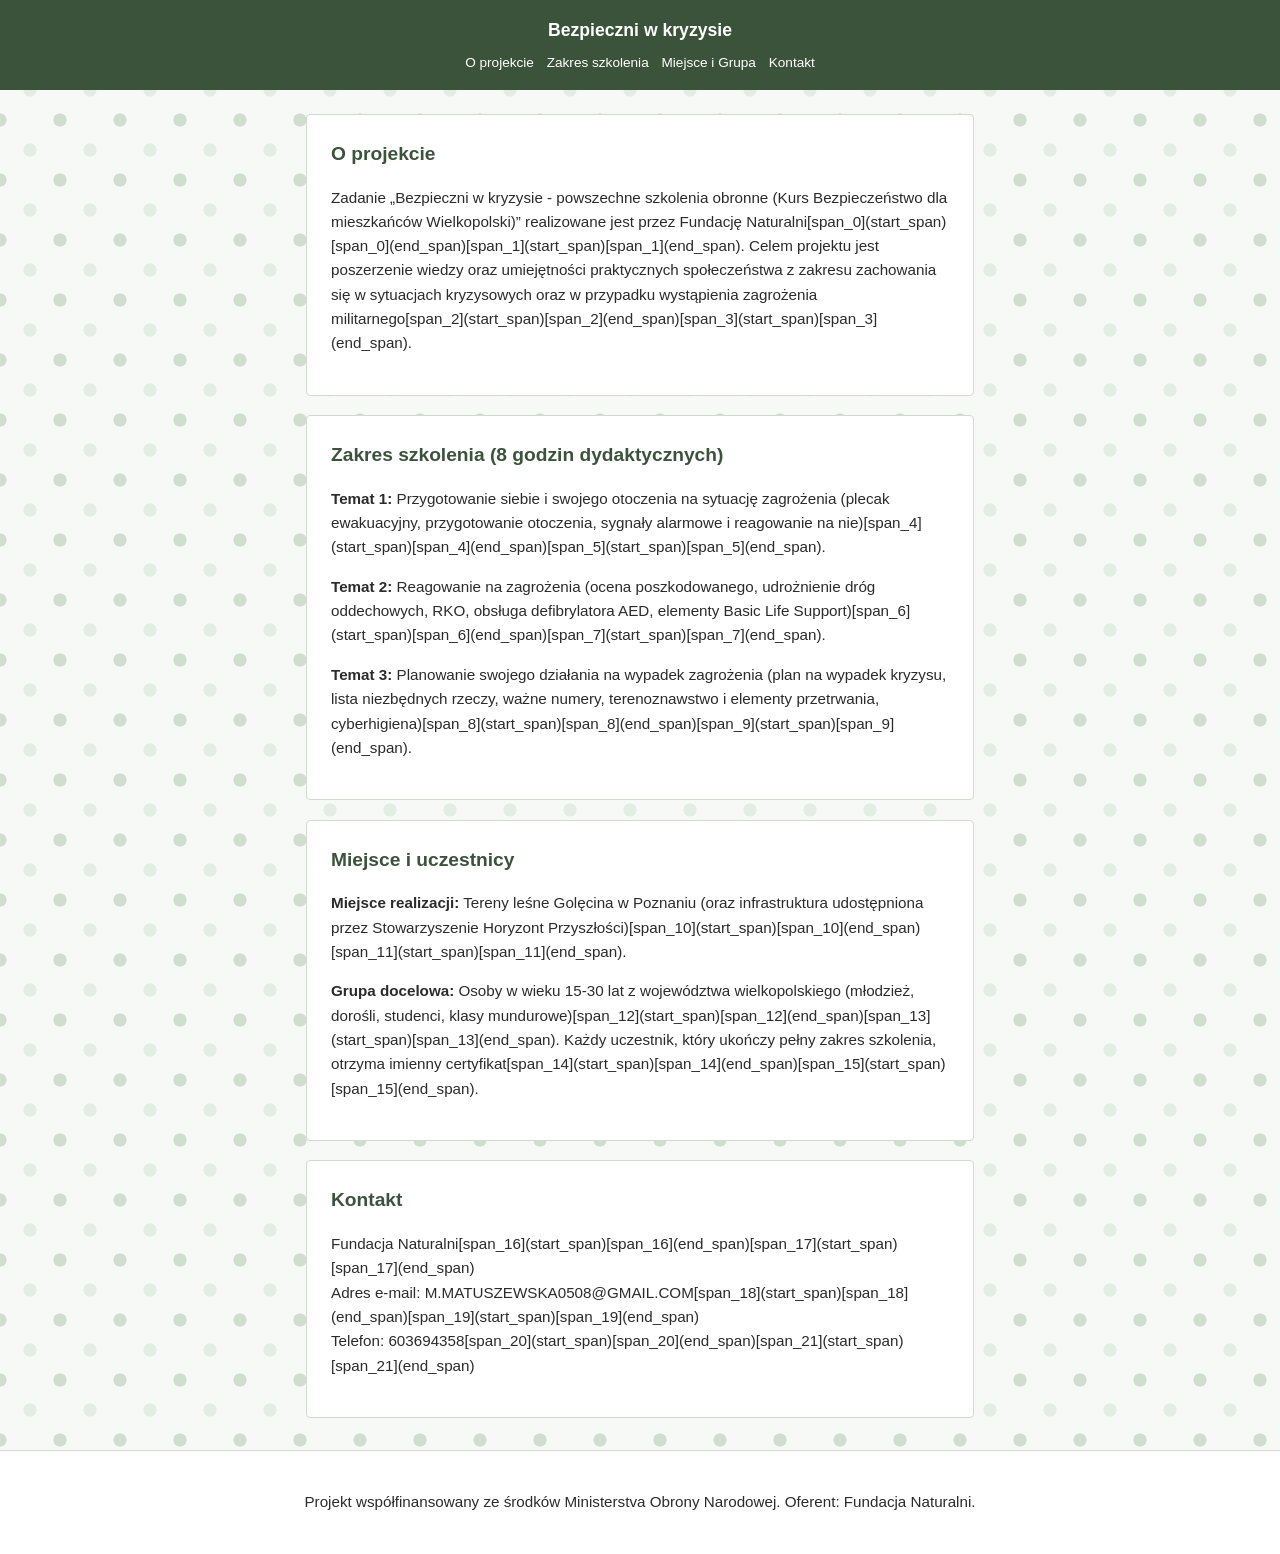
==== index.html @ 0d35dd03 "Add files via upload" ====
<!DOCTYPE html>
<html lang="pl">
<head>
    <meta charset="UTF-8">
    <meta name="viewport" content="width=device-width, initial-scale=1.0">
    <title>Bezpieczni w kryzysie - Kurs Bezpieczeństwo</title>
    <link rel="stylesheet" href="style.css">
</head>
<body>

    <header>
        <div class="nav-container">
            <h1>Bezpieczni w kryzysie</h1>
            <nav>
                <a href="#o-projekcie">O projekcie</a>
                <a href="#zakres">Zakres szkolenia</a>
                <a href="#miejsce">Miejsce i Grupa</a>
                <a href="#kontakt">Kontakt</a>
            </nav>
        </div>
    </header>

    <main class="content">
        <section id="o-projekcie" class="card">
            <h2>O projekcie</h2>
            <p>Zadanie „Bezpieczni w kryzysie - powszechne szkolenia obronne (Kurs Bezpieczeństwo dla mieszkańców Wielkopolski)” realizowane jest przez Fundację Naturalni[span_0](start_span)[span_0](end_span)[span_1](start_span)[span_1](end_span). Celem projektu jest poszerzenie wiedzy oraz umiejętności praktycznych społeczeństwa z zakresu zachowania się w sytuacjach kryzysowych oraz w przypadku wystąpienia zagrożenia militarnego[span_2](start_span)[span_2](end_span)[span_3](start_span)[span_3](end_span).</p>
        </section>

        <section id="zakres" class="card">
            <h2>Zakres szkolenia (8 godzin dydaktycznych)</h2>
            <p><strong>Temat 1:</strong> Przygotowanie siebie i swojego otoczenia na sytuację zagrożenia (plecak ewakuacyjny, przygotowanie otoczenia, sygnały alarmowe i reagowanie na nie)[span_4](start_span)[span_4](end_span)[span_5](start_span)[span_5](end_span).</p>
            <p><strong>Temat 2:</strong> Reagowanie na zagrożenia (ocena poszkodowanego, udrożnienie dróg oddechowych, RKO, obsługa defibrylatora AED, elementy Basic Life Support)[span_6](start_span)[span_6](end_span)[span_7](start_span)[span_7](end_span).</p>
            <p><strong>Temat 3:</strong> Planowanie swojego działania na wypadek zagrożenia (plan na wypadek kryzysu, lista niezbędnych rzeczy, ważne numery, terenoznawstwo i elementy przetrwania, cyberhigiena)[span_8](start_span)[span_8](end_span)[span_9](start_span)[span_9](end_span).</p>
        </section>

        <section id="miejsce" class="card">
            <h2>Miejsce i uczestnicy</h2>
            <p><strong>Miejsce realizacji:</strong> Tereny leśne Golęcina w Poznaniu (oraz infrastruktura udostępniona przez Stowarzyszenie Horyzont Przyszłości)[span_10](start_span)[span_10](end_span)[span_11](start_span)[span_11](end_span).</p>
            <p><strong>Grupa docelowa:</strong> Osoby w wieku 15-30 lat z województwa wielkopolskiego (młodzież, dorośli, studenci, klasy mundurowe)[span_12](start_span)[span_12](end_span)[span_13](start_span)[span_13](end_span). Każdy uczestnik, który ukończy pełny zakres szkolenia, otrzyma imienny certyfikat[span_14](start_span)[span_14](end_span)[span_15](start_span)[span_15](end_span).</p>
        </section>

        <section id="kontakt" class="card">
            <h2>Kontakt</h2>
            <p>Fundacja Naturalni[span_16](start_span)[span_16](end_span)[span_17](start_span)[span_17](end_span)<br>
            Adres e-mail: M.MATUSZEWSKA0508@GMAIL.COM[span_18](start_span)[span_18](end_span)[span_19](start_span)[span_19](end_span)<br>
            Telefon: 603694358[span_20](start_span)[span_20](end_span)[span_21](start_span)[span_21](end_span)</p>
        </section>
    </main>

    <footer>
        <p>Projekt współfinansowany ze środków Ministerstva Obrony Narodowej. Oferent: Fundacja Naturalni.</p>
    </footer>

</body>
</html>
---- style.css ----
* {
    box-sizing: border-box;
}

body {
    margin: 0;
    padding: 0;
    font-family: Arial, sans-serif;
    background-color: #f7f9f7;
    background-image: radial-gradient(#e3ede3 15%, transparent 16%), radial-gradient(#d0ded0 15%, transparent 16%);
    background-size: 60px 60px;
    background-position: 0 0, 30px 30px;
    color: #2b2b2b;
    line-height: 1.6;
}

header {
    background-color: #3b533b;
    color: white;
    padding: 1rem;
    position: sticky;
    top: 0;
    z-index: 100;
}

.nav-container {
    max-width: 700px;
    margin: 0 auto;
    display: flex;
    flex-direction: column;
    align-items: center;
    text-align: center;
    gap: 0.5rem;
}

header h1 {
    font-size: 1.1rem;
    margin: 0;
}

nav {
    display: flex;
    gap: 0.8rem;
    flex-wrap: wrap;
    justify-content: center;
}

nav a {
    color: white;
    text-decoration: none;
    font-size: 0.85rem;
}

nav a:hover {
    text-decoration: underline;
}

.content {
    max-width: 700px;
    margin: 1.5rem auto;
    padding: 0 1rem;
}

.card {
    background-color: #ffffff;
    border: 1px solid #d1d9d1;
    padding: 1.5rem;
    margin-bottom: 1.2rem;
    border-radius: 4px;
}

h2 {
    color: #3b533b;
    margin-top: 0;
    font-size: 1.2rem;
}

p {
    font-size: 0.95rem;
}

footer {
    text-align: center;
    padding: 1.5rem;
    font-size: 0.8rem;
    border-top: 1px solid #d1d9d1;
    margin-top: 2rem;
    background-color: #ffffff;
}
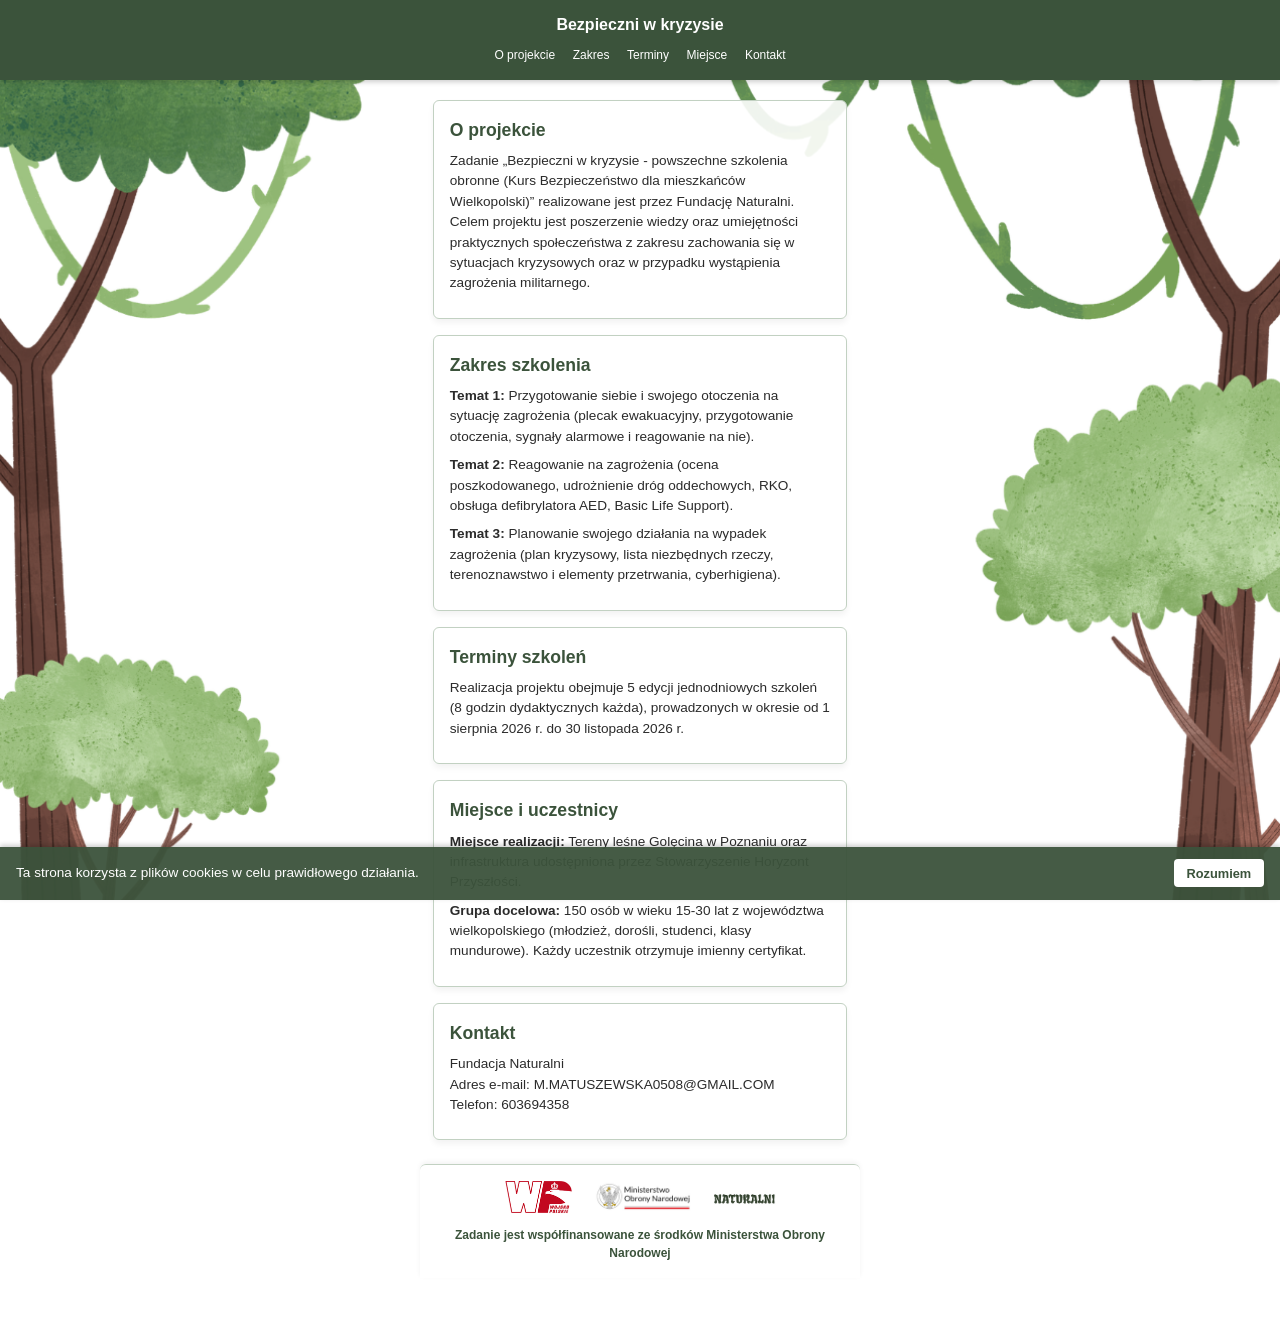
==== commit 9e39f631: "Add files via upload" ====
--- a/index.html
+++ b/index.html
@@ -3,7 +3,7 @@
 <head>
     <meta charset="UTF-8">
     <meta name="viewport" content="width=device-width, initial-scale=1.0">
-    <title>Bezpieczni w kryzysie - Kurs Bezpieczeństwo</title>
+    <title>Bezpieczni w kryzysie - Powszechne Szkolenia Obronne</title>
     <link rel="stylesheet" href="style.css">
 </head>
 <body>
@@ -13,8 +13,9 @@
             <h1>Bezpieczni w kryzysie</h1>
             <nav>
                 <a href="#o-projekcie">O projekcie</a>
-                <a href="#zakres">Zakres szkolenia</a>
-                <a href="#miejsce">Miejsce i Grupa</a>
+                <a href="#zakres">Zakres</a>
+                <a href="#terminy">Terminy</a>
+                <a href="#miejsce">Miejsce</a>
                 <a href="#kontakt">Kontakt</a>
             </nav>
         </div>
@@ -23,33 +24,62 @@
     <main class="content">
         <section id="o-projekcie" class="card">
             <h2>O projekcie</h2>
-            <p>Zadanie „Bezpieczni w kryzysie - powszechne szkolenia obronne (Kurs Bezpieczeństwo dla mieszkańców Wielkopolski)” realizowane jest przez Fundację Naturalni[span_0](start_span)[span_0](end_span)[span_1](start_span)[span_1](end_span). Celem projektu jest poszerzenie wiedzy oraz umiejętności praktycznych społeczeństwa z zakresu zachowania się w sytuacjach kryzysowych oraz w przypadku wystąpienia zagrożenia militarnego[span_2](start_span)[span_2](end_span)[span_3](start_span)[span_3](end_span).</p>
+            <p>Zadanie „Bezpieczni w kryzysie - powszechne szkolenia obronne (Kurs Bezpieczeństwo dla mieszkańców Wielkopolski)” realizowane jest przez Fundację Naturalni. Celem projektu jest poszerzenie wiedzy oraz umiejętności praktycznych społeczeństwa z zakresu zachowania się w sytuacjach kryzysowych oraz w przypadku wystąpienia zagrożenia militarnego.</p>
         </section>
 
         <section id="zakres" class="card">
-            <h2>Zakres szkolenia (8 godzin dydaktycznych)</h2>
-            <p><strong>Temat 1:</strong> Przygotowanie siebie i swojego otoczenia na sytuację zagrożenia (plecak ewakuacyjny, przygotowanie otoczenia, sygnały alarmowe i reagowanie na nie)[span_4](start_span)[span_4](end_span)[span_5](start_span)[span_5](end_span).</p>
-            <p><strong>Temat 2:</strong> Reagowanie na zagrożenia (ocena poszkodowanego, udrożnienie dróg oddechowych, RKO, obsługa defibrylatora AED, elementy Basic Life Support)[span_6](start_span)[span_6](end_span)[span_7](start_span)[span_7](end_span).</p>
-            <p><strong>Temat 3:</strong> Planowanie swojego działania na wypadek zagrożenia (plan na wypadek kryzysu, lista niezbędnych rzeczy, ważne numery, terenoznawstwo i elementy przetrwania, cyberhigiena)[span_8](start_span)[span_8](end_span)[span_9](start_span)[span_9](end_span).</p>
+            <h2>Zakres szkolenia</h2>
+            <p><strong>Temat 1:</strong> Przygotowanie siebie i swojego otoczenia na sytuację zagrożenia (plecak ewakuacyjny, przygotowanie otoczenia, sygnały alarmowe i reagowanie na nie).</p>
+            <p><strong>Temat 2:</strong> Reagowanie na zagrożenia (ocena poszkodowanego, udrożnienie dróg oddechowych, RKO, obsługa defibrylatora AED, Basic Life Support).</p>
+            <p><strong>Temat 3:</strong> Planowanie swojego działania na wypadek zagrożenia (plan kryzysowy, lista niezbędnych rzeczy, terenoznawstwo i elementy przetrwania, cyberhigiena).</p>
+        </section>
+
+        <section id="terminy" class="card">
+            <h2>Terminy szkoleń</h2>
+            <p>Realizacja projektu obejmuje 5 edycji jednodniowych szkoleń (8 godzin dydaktycznych każda), prowadzonych w okresie od 1 sierpnia 2026 r. do 30 listopada 2026 r.</p>
         </section>
 
         <section id="miejsce" class="card">
             <h2>Miejsce i uczestnicy</h2>
-            <p><strong>Miejsce realizacji:</strong> Tereny leśne Golęcina w Poznaniu (oraz infrastruktura udostępniona przez Stowarzyszenie Horyzont Przyszłości)[span_10](start_span)[span_10](end_span)[span_11](start_span)[span_11](end_span).</p>
-            <p><strong>Grupa docelowa:</strong> Osoby w wieku 15-30 lat z województwa wielkopolskiego (młodzież, dorośli, studenci, klasy mundurowe)[span_12](start_span)[span_12](end_span)[span_13](start_span)[span_13](end_span). Każdy uczestnik, który ukończy pełny zakres szkolenia, otrzyma imienny certyfikat[span_14](start_span)[span_14](end_span)[span_15](start_span)[span_15](end_span).</p>
+            <p><strong>Miejsce realizacji:</strong> Tereny leśne Golęcina w Poznaniu oraz infrastruktura udostępniona przez Stowarzyszenie Horyzont Przyszłości.</p>
+            <p><strong>Grupa docelowa:</strong> 150 osób w wieku 15-30 lat z województwa wielkopolskiego (młodzież, dorośli, studenci, klasy mundurowe). Każdy uczestnik otrzymuje imienny certyfikat.</p>
         </section>
 
         <section id="kontakt" class="card">
             <h2>Kontakt</h2>
-            <p>Fundacja Naturalni[span_16](start_span)[span_16](end_span)[span_17](start_span)[span_17](end_span)<br>
-            Adres e-mail: M.MATUSZEWSKA0508@GMAIL.COM[span_18](start_span)[span_18](end_span)[span_19](start_span)[span_19](end_span)<br>
-            Telefon: 603694358[span_20](start_span)[span_20](end_span)[span_21](start_span)[span_21](end_span)</p>
+            <p>Fundacja Naturalni<br>
+            Adres e-mail: M.MATUSZEWSKA0508@GMAIL.COM<br>
+            Telefon: 603694358</p>
         </section>
     </main>
 
     <footer>
-        <p>Projekt współfinansowany ze środków Ministerstva Obrony Narodowej. Oferent: Fundacja Naturalni.</p>
+        <div class="footer-logos">
+            <img src="logo1.png" alt="Logo 1">
+            <img src="logo2.png" alt="Logo 2">
+            <img src="logo3.png" alt="Logo 3">
+        </div>
+        <p class="footer-text">Zadanie jest współfinansowane ze środków Ministerstwa Obrony Narodowej</p>
     </footer>
+
+    <!-- Informacja o plikach cookies -->
+    <div id="cookie-banner" class="cookie-banner">
+        <p>Ta strona korzysta z plików cookies w celu prawidłowego działania.</p>
+        <button onclick="acceptCookies()">Rozumiem</button>
+    </div>
+
+    <script>
+        function acceptCookies() {
+            localStorage.setItem('cookies_accepted', 'true');
+            document.getElementById('cookie-banner').style.display = 'none';
+        }
+
+        window.onload = function() {
+            if (localStorage.getItem('cookies_accepted') === 'true') {
+                document.getElementById('cookie-banner').style.display = 'none';
+            }
+        };
+    </script>
 
 </body>
 </html>
--- a/style.css
+++ b/style.css
@@ -6,41 +6,42 @@
     margin: 0;
     padding: 0;
     font-family: Arial, sans-serif;
-    background-color: #f7f9f7;
-    background-image: radial-gradient(#e3ede3 15%, transparent 16%), radial-gradient(#d0ded0 15%, transparent 16%);
-    background-size: 60px 60px;
-    background-position: 0 0, 30px 30px;
+    background-image: url('las.jpg');
+    background-size: cover;
+    background-position: center;
+    background-attachment: fixed;
     color: #2b2b2b;
-    line-height: 1.6;
+    line-height: 1.5;
 }
 
 header {
     background-color: #3b533b;
     color: white;
-    padding: 1rem;
+    padding: 0.8rem;
     position: sticky;
     top: 0;
     z-index: 100;
+    box-shadow: 0 2px 5px rgba(0,0,0,0.2);
 }
 
 .nav-container {
-    max-width: 700px;
+    max-width: 480px;
     margin: 0 auto;
     display: flex;
     flex-direction: column;
     align-items: center;
     text-align: center;
-    gap: 0.5rem;
+    gap: 0.4rem;
 }
 
 header h1 {
-    font-size: 1.1rem;
+    font-size: 1rem;
     margin: 0;
 }
 
 nav {
     display: flex;
-    gap: 0.8rem;
+    gap: 0.5rem;
     flex-wrap: wrap;
     justify-content: center;
 }
@@ -48,7 +49,8 @@
 nav a {
     color: white;
     text-decoration: none;
-    font-size: 0.85rem;
+    font-size: 0.75rem;
+    padding: 0.2rem 0.3rem;
 }
 
 nav a:hover {
@@ -56,34 +58,119 @@
 }
 
 .content {
-    max-width: 700px;
-    margin: 1.5rem auto;
-    padding: 0 1rem;
+    max-width: 440px;
+    margin: 1.2rem auto;
+    padding: 0 0.8rem;
 }
 
 .card {
-    background-color: #ffffff;
-    border: 1px solid #d1d9d1;
-    padding: 1.5rem;
-    margin-bottom: 1.2rem;
-    border-radius: 4px;
+    background-color: rgba(255, 255, 255, 0.9);
+    border: 1px solid #c2d1c2;
+    padding: 1rem;
+    margin-bottom: 1rem;
+    border-radius: 6px;
+    box-shadow: 0 4px 6px rgba(0,0,0,0.05);
+    opacity: 0;
+    transform: translateY(20px);
+    animation: fadeInUp 0.6s ease forwards;
+}
+
+.card:nth-child(1) { animation-delay: 0.1s; }
+.card:nth-child(2) { animation-delay: 0.2s; }
+.card:nth-child(3) { animation-delay: 0.3s; }
+.card:nth-child(4) { animation-delay: 0.4s; }
+.card:nth-child(5) { animation-delay: 0.5s; }
+
+@keyframes fadeInUp {
+    to {
+        opacity: 1;
+        transform: translateY(0);
+    }
 }
 
 h2 {
     color: #3b533b;
     margin-top: 0;
-    font-size: 1.2rem;
+    font-size: 1.1rem;
+    margin-bottom: 0.5rem;
 }
 
 p {
-    font-size: 0.95rem;
+    font-size: 0.85rem;
+    margin: 0 0 0.5rem 0;
 }
 
 footer {
     text-align: center;
-    padding: 1.5rem;
+    padding: 1rem;
+    border-top: 1px solid #c2d1c2;
+    margin-top: 1.5rem;
+    background-color: rgba(255, 255, 255, 0.92);
+    box-shadow: 0 -2px 5px rgba(0,0,0,0.05);
+    max-width: 440px;
+    margin-left: auto;
+    margin-right: auto;
+    border-radius: 6px 6px 0 0;
+    margin-bottom: 3rem; /* odstep na baner cookies */
+}
+
+.footer-logos {
+    display: flex;
+    justify-content: center;
+    align-items: center;
+    gap: 0.8rem;
+    margin-bottom: 0.6rem;
+    flex-wrap: wrap;
+}
+
+.footer-logos img {
+    max-height: 35px;
+    width: auto;
+    object-fit: contain;
+}
+
+.footer-text {
+    font-size: 0.75rem;
+    font-weight: bold;
+    color: #3b533b;
+    margin: 0;
+}
+
+/* Styl paska cookies */
+.cookie-banner {
+    position: fixed;
+    bottom: 0;
+    left: 0;
+    width: 100%;
+    background-color: rgba(59, 83, 59, 0.95);
+    color: white;
+    padding: 0.8rem 1rem;
+    display: flex;
+    justify-content: space-between;
+    align-items: center;
+    gap: 1rem;
+    z-index: 1000;
+    box-shadow: 0 -2px 5px rgba(0,0,0,0.2);
     font-size: 0.8rem;
-    border-top: 1px solid #d1d9d1;
-    margin-top: 2rem;
+}
+
+.cookie-banner p {
+    margin: 0;
+    color: white;
+}
+
+.cookie-banner button {
     background-color: #ffffff;
+    color: #3b533b;
+    border: none;
+    padding: 0.4rem 0.8rem;
+    border-radius: 4px;
+    font-weight: bold;
+    cursor: pointer;
+    white-space: nowrap;
+    font-size: 0.8rem;
 }
+
+.cookie-banner button:hover {
+    background-color: #e2e8e2;
+}
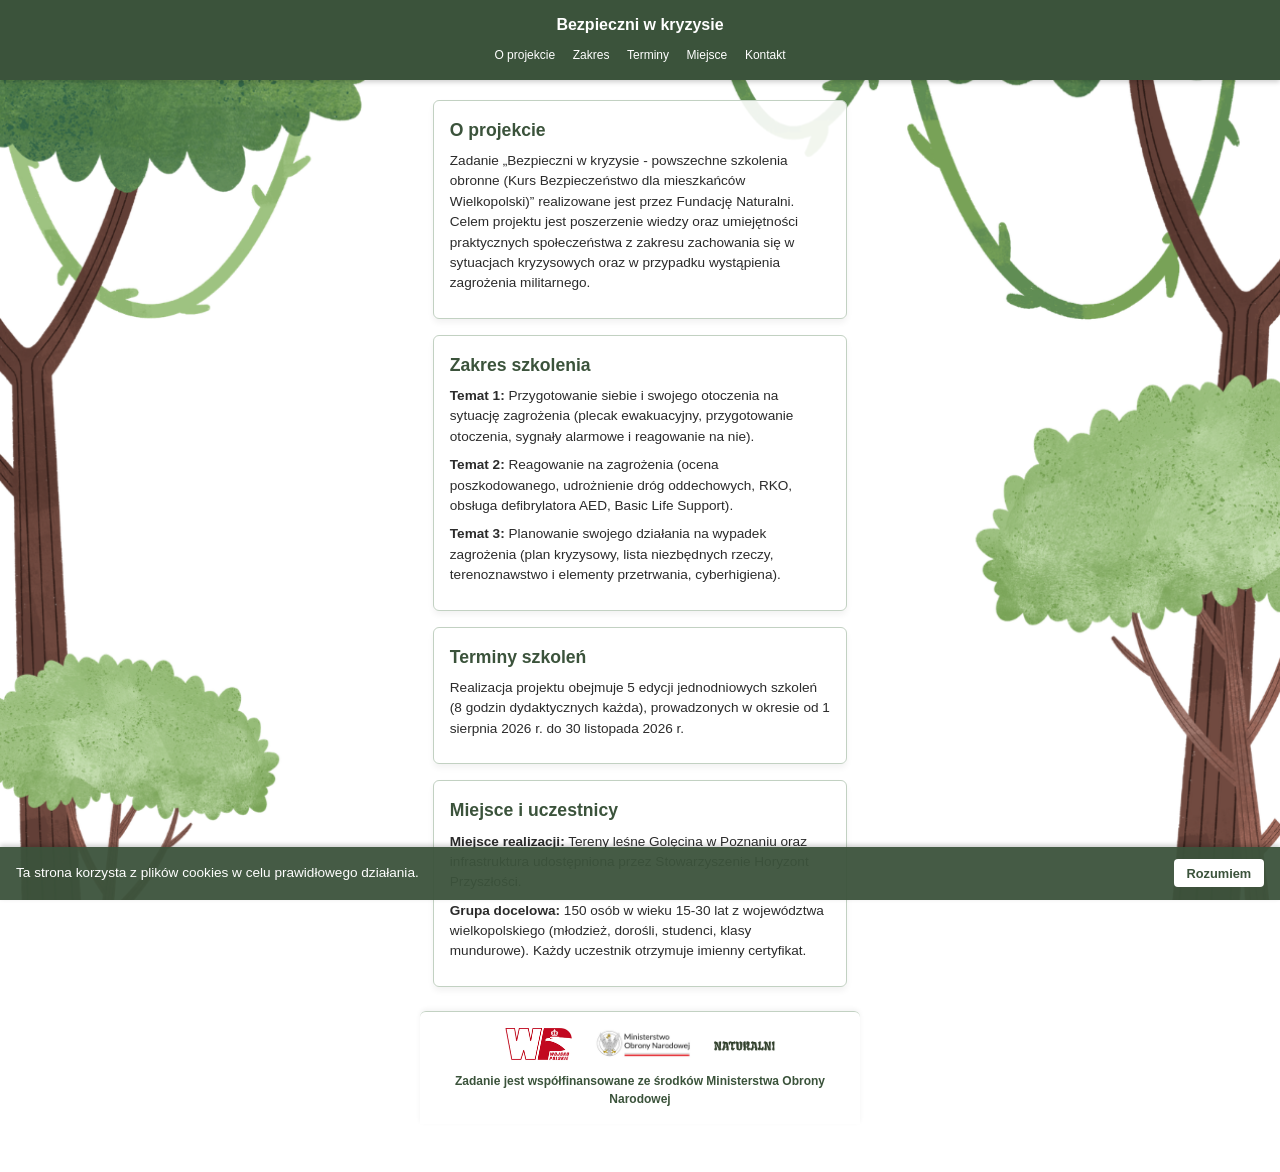
==== commit e5567573: "Add files via upload" ====
--- a/index.html
+++ b/index.html
@@ -12,11 +12,11 @@
         <div class="nav-container">
             <h1>Bezpieczni w kryzysie</h1>
             <nav>
-                <a href="#o-projekcie">O projekcie</a>
-                <a href="#zakres">Zakres</a>
-                <a href="#terminy">Terminy</a>
-                <a href="#miejsce">Miejsce</a>
-                <a href="#kontakt">Kontakt</a>
+                <a href="index.html">O projekcie</a>
+                <a href="index.html#zakres">Zakres</a>
+                <a href="index.html#terminy">Terminy</a>
+                <a href="index.html#miejsce">Miejsce</a>
+                <a href="kontakt.html">Kontakt</a>
             </nav>
         </div>
     </header>
@@ -44,13 +44,6 @@
             <p><strong>Miejsce realizacji:</strong> Tereny leśne Golęcina w Poznaniu oraz infrastruktura udostępniona przez Stowarzyszenie Horyzont Przyszłości.</p>
             <p><strong>Grupa docelowa:</strong> 150 osób w wieku 15-30 lat z województwa wielkopolskiego (młodzież, dorośli, studenci, klasy mundurowe). Każdy uczestnik otrzymuje imienny certyfikat.</p>
         </section>
-
-        <section id="kontakt" class="card">
-            <h2>Kontakt</h2>
-            <p>Fundacja Naturalni<br>
-            Adres e-mail: M.MATUSZEWSKA0508@GMAIL.COM<br>
-            Telefon: 603694358</p>
-        </section>
     </main>
 
     <footer>
@@ -62,7 +55,6 @@
         <p class="footer-text">Zadanie jest współfinansowane ze środków Ministerstwa Obrony Narodowej</p>
     </footer>
 
-    <!-- Informacja o plikach cookies -->
     <div id="cookie-banner" class="cookie-banner">
         <p>Ta strona korzysta z plików cookies w celu prawidłowego działania.</p>
         <button onclick="acceptCookies()">Rozumiem</button>
@@ -73,7 +65,6 @@
             localStorage.setItem('cookies_accepted', 'true');
             document.getElementById('cookie-banner').style.display = 'none';
         }
-
         window.onload = function() {
             if (localStorage.getItem('cookies_accepted') === 'true') {
                 document.getElementById('cookie-banner').style.display = 'none';
--- a/style.css
+++ b/style.css
@@ -100,6 +100,11 @@
     margin: 0 0 0.5rem 0;
 }
 
+a {
+    color: #3b533b;
+    text-decoration: underline;
+}
+
 footer {
     text-align: center;
     padding: 1rem;
@@ -111,7 +116,7 @@
     margin-left: auto;
     margin-right: auto;
     border-radius: 6px 6px 0 0;
-    margin-bottom: 3rem; /* odstep na baner cookies */
+    margin-bottom: 3rem;
 }
 
 .footer-logos {
@@ -136,7 +141,6 @@
     margin: 0;
 }
 
-/* Styl paska cookies */
 .cookie-banner {
     position: fixed;
     bottom: 0;
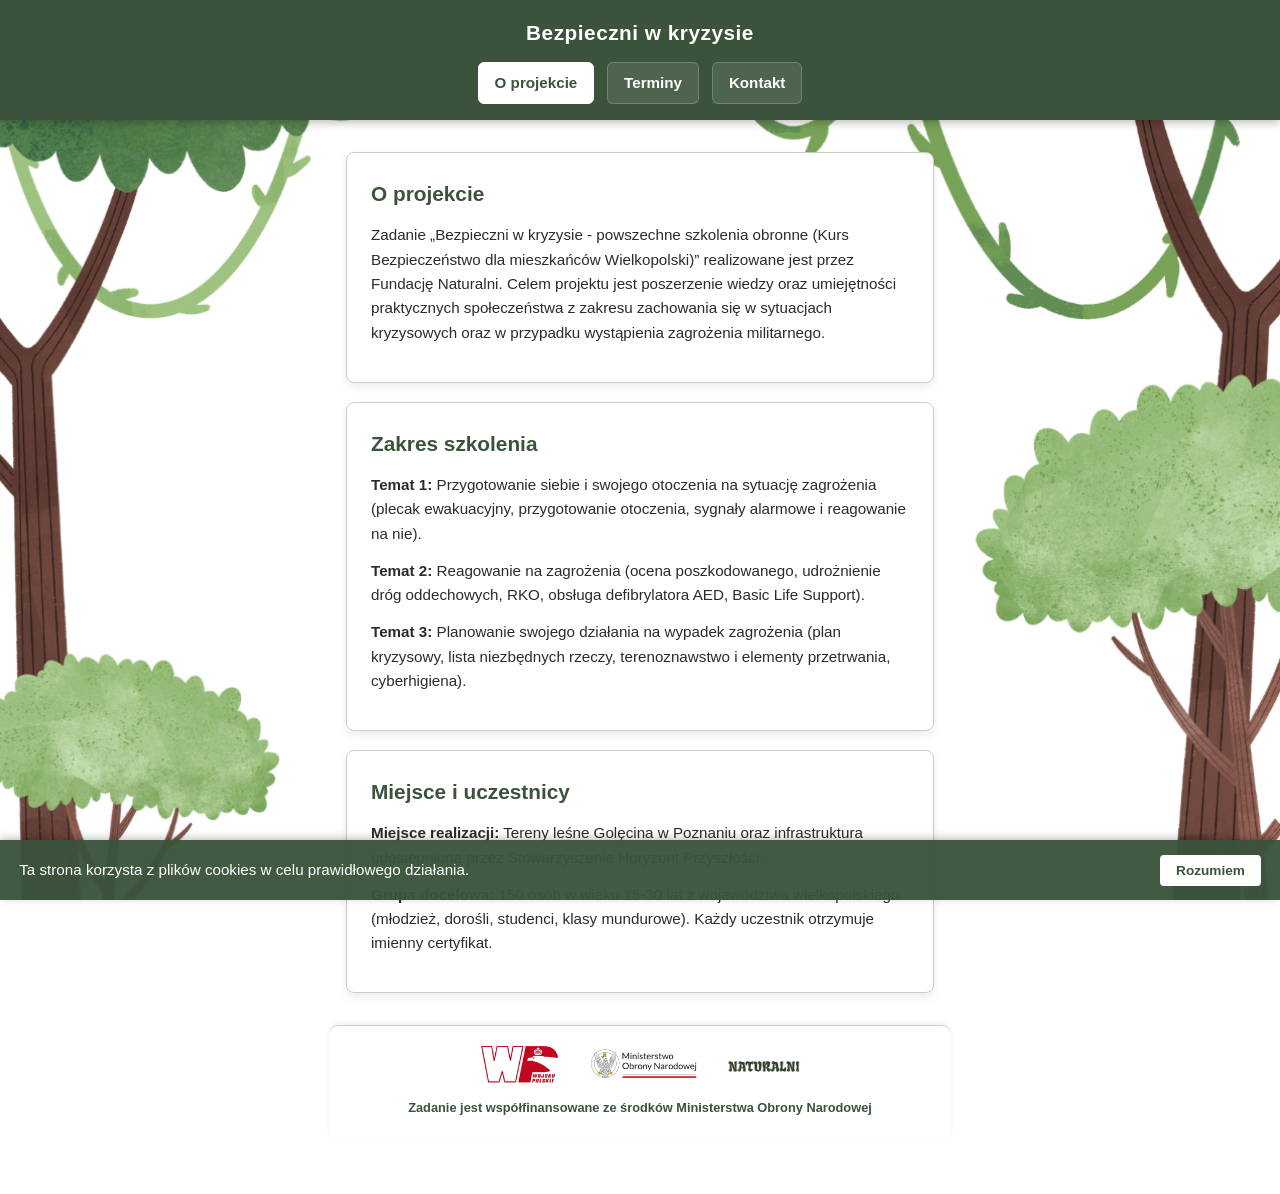
==== commit e425b7c7: "Add files via upload" ====
--- a/index.html
+++ b/index.html
@@ -12,34 +12,27 @@
         <div class="nav-container">
             <h1>Bezpieczni w kryzysie</h1>
             <nav>
-                <a href="index.html">O projekcie</a>
-                <a href="index.html#zakres">Zakres</a>
-                <a href="index.html#terminy">Terminy</a>
-                <a href="index.html#miejsce">Miejsce</a>
+                <a href="index.html" class="active">O projekcie</a>
+                <a href="terminy.html">Terminy</a>
                 <a href="kontakt.html">Kontakt</a>
             </nav>
         </div>
     </header>
 
     <main class="content">
-        <section id="o-projekcie" class="card">
+        <section class="card">
             <h2>O projekcie</h2>
             <p>Zadanie „Bezpieczni w kryzysie - powszechne szkolenia obronne (Kurs Bezpieczeństwo dla mieszkańców Wielkopolski)” realizowane jest przez Fundację Naturalni. Celem projektu jest poszerzenie wiedzy oraz umiejętności praktycznych społeczeństwa z zakresu zachowania się w sytuacjach kryzysowych oraz w przypadku wystąpienia zagrożenia militarnego.</p>
         </section>
 
-        <section id="zakres" class="card">
+        <section class="card">
             <h2>Zakres szkolenia</h2>
             <p><strong>Temat 1:</strong> Przygotowanie siebie i swojego otoczenia na sytuację zagrożenia (plecak ewakuacyjny, przygotowanie otoczenia, sygnały alarmowe i reagowanie na nie).</p>
             <p><strong>Temat 2:</strong> Reagowanie na zagrożenia (ocena poszkodowanego, udrożnienie dróg oddechowych, RKO, obsługa defibrylatora AED, Basic Life Support).</p>
             <p><strong>Temat 3:</strong> Planowanie swojego działania na wypadek zagrożenia (plan kryzysowy, lista niezbędnych rzeczy, terenoznawstwo i elementy przetrwania, cyberhigiena).</p>
         </section>
 
-        <section id="terminy" class="card">
-            <h2>Terminy szkoleń</h2>
-            <p>Realizacja projektu obejmuje 5 edycji jednodniowych szkoleń (8 godzin dydaktycznych każda), prowadzonych w okresie od 1 sierpnia 2026 r. do 30 listopada 2026 r.</p>
-        </section>
-
-        <section id="miejsce" class="card">
+        <section class="card">
             <h2>Miejsce i uczestnicy</h2>
             <p><strong>Miejsce realizacji:</strong> Tereny leśne Golęcina w Poznaniu oraz infrastruktura udostępniona przez Stowarzyszenie Horyzont Przyszłości.</p>
             <p><strong>Grupa docelowa:</strong> 150 osób w wieku 15-30 lat z województwa wielkopolskiego (młodzież, dorośli, studenci, klasy mundurowe). Każdy uczestnik otrzymuje imienny certyfikat.</p>
--- a/style.css
+++ b/style.css
@@ -11,37 +11,39 @@
     background-position: center;
     background-attachment: fixed;
     color: #2b2b2b;
-    line-height: 1.5;
+    line-height: 1.6;
 }
 
 header {
     background-color: #3b533b;
     color: white;
-    padding: 0.8rem;
+    padding: 1rem;
     position: sticky;
     top: 0;
     z-index: 100;
-    box-shadow: 0 2px 5px rgba(0,0,0,0.2);
+    box-shadow: 0 3px 8px rgba(0,0,0,0.25);
 }
 
 .nav-container {
-    max-width: 480px;
+    max-width: 700px;
     margin: 0 auto;
     display: flex;
     flex-direction: column;
     align-items: center;
     text-align: center;
-    gap: 0.4rem;
+    gap: 0.8rem;
 }
 
 header h1 {
-    font-size: 1rem;
-    margin: 0;
-}
-
+    font-size: 1.3rem;
+    margin: 0;
+    letter-spacing: 0.5px;
+}
+
+/* Duże, wyraźne przyciski w menu */
 nav {
     display: flex;
-    gap: 0.5rem;
+    gap: 0.8rem;
     flex-wrap: wrap;
     justify-content: center;
 }
@@ -49,37 +51,43 @@
 nav a {
     color: white;
     text-decoration: none;
-    font-size: 0.75rem;
-    padding: 0.2rem 0.3rem;
-}
-
-nav a:hover {
-    text-decoration: underline;
-}
-
+    font-size: 0.95rem;
+    font-weight: bold;
+    padding: 0.5rem 1rem;
+    border-radius: 6px;
+    background-color: rgba(255, 255, 255, 0.1);
+    border: 1px solid rgba(255, 255, 255, 0.2);
+    transition: all 0.2s ease;
+}
+
+nav a:hover, nav a.active {
+    background-color: #ffffff;
+    color: #3b533b;
+    border-color: #ffffff;
+}
+
+/* Kontener główny - idealny na telefon, a na komputerze odpowiednio szerszy i wyśrodkowany */
 .content {
-    max-width: 440px;
-    margin: 1.2rem auto;
-    padding: 0 0.8rem;
+    max-width: 620px;
+    margin: 2rem auto;
+    padding: 0 1rem;
 }
 
 .card {
-    background-color: rgba(255, 255, 255, 0.9);
+    background-color: rgba(255, 255, 255, 0.94);
     border: 1px solid #c2d1c2;
-    padding: 1rem;
-    margin-bottom: 1rem;
-    border-radius: 6px;
-    box-shadow: 0 4px 6px rgba(0,0,0,0.05);
+    padding: 1.5rem;
+    margin-bottom: 1.2rem;
+    border-radius: 8px;
+    box-shadow: 0 4px 10px rgba(0,0,0,0.08);
     opacity: 0;
-    transform: translateY(20px);
-    animation: fadeInUp 0.6s ease forwards;
+    transform: translateY(15px);
+    animation: fadeInUp 0.5s ease forwards;
 }
 
 .card:nth-child(1) { animation-delay: 0.1s; }
 .card:nth-child(2) { animation-delay: 0.2s; }
 .card:nth-child(3) { animation-delay: 0.3s; }
-.card:nth-child(4) { animation-delay: 0.4s; }
-.card:nth-child(5) { animation-delay: 0.5s; }
 
 @keyframes fadeInUp {
     to {
@@ -91,51 +99,86 @@
 h2 {
     color: #3b533b;
     margin-top: 0;
-    font-size: 1.1rem;
-    margin-bottom: 0.5rem;
+    font-size: 1.3rem;
+    margin-bottom: 0.8rem;
 }
 
 p {
-    font-size: 0.85rem;
-    margin: 0 0 0.5rem 0;
+    font-size: 0.95rem;
+    margin: 0 0 0.8rem 0;
 }
 
 a {
     color: #3b533b;
     text-decoration: underline;
+}
+
+/* Przycisk do zapisów */
+.btn-zapisz {
+    display: inline-block;
+    background-color: #3b533b;
+    color: white !important;
+    padding: 0.7rem 1.2rem;
+    border-radius: 6px;
+    text-decoration: none;
+    font-weight: bold;
+    font-size: 0.95rem;
+    box-shadow: 0 2px 5px rgba(0,0,0,0.15);
+    transition: background-color 0.2s;
+}
+
+.btn-zapisz:hover {
+    background-color: #2f422f;
+}
+
+/* Lista terminów */
+.terminy-list {
+    list-style: none;
+    padding: 0;
+    margin: 0.8rem 0 0 0;
+}
+
+.terminy-list li {
+    padding: 0.6rem 0.8rem;
+    margin-bottom: 0.4rem;
+    background-color: rgba(208, 222, 208, 0.4);
+    border-radius: 6px;
+    font-size: 0.95rem;
+    font-weight: bold;
+    color: #2b2b2b;
 }
 
 footer {
     text-align: center;
-    padding: 1rem;
+    padding: 1.2rem;
     border-top: 1px solid #c2d1c2;
-    margin-top: 1.5rem;
-    background-color: rgba(255, 255, 255, 0.92);
+    margin-top: 2rem;
+    background-color: rgba(255, 255, 255, 0.96);
     box-shadow: 0 -2px 5px rgba(0,0,0,0.05);
-    max-width: 440px;
+    max-width: 620px;
     margin-left: auto;
     margin-right: auto;
-    border-radius: 6px 6px 0 0;
-    margin-bottom: 3rem;
+    border-radius: 8px 8px 0 0;
+    margin-bottom: 3.5rem;
 }
 
 .footer-logos {
     display: flex;
     justify-content: center;
     align-items: center;
-    gap: 0.8rem;
-    margin-bottom: 0.6rem;
+    gap: 1.2rem;
+    margin-bottom: 0.8rem;
     flex-wrap: wrap;
 }
 
 .footer-logos img {
-    max-height: 35px;
+    max-height: 40px;
     width: auto;
     object-fit: contain;
 }
 
 .footer-text {
-    font-size: 0.75rem;
+    font-size: 0.8rem;
     font-weight: bold;
     color: #3b533b;
     margin: 0;
@@ -146,16 +189,16 @@
     bottom: 0;
     left: 0;
     width: 100%;
-    background-color: rgba(59, 83, 59, 0.95);
-    color: white;
-    padding: 0.8rem 1rem;
+    background-color: rgba(59, 83, 59, 0.96);
+    color: white;
+    padding: 0.9rem 1.2rem;
     display: flex;
     justify-content: space-between;
     align-items: center;
     gap: 1rem;
     z-index: 1000;
-    box-shadow: 0 -2px 5px rgba(0,0,0,0.2);
-    font-size: 0.8rem;
+    box-shadow: 0 -2px 8px rgba(0,0,0,0.25);
+    font-size: 0.85rem;
 }
 
 .cookie-banner p {
@@ -167,12 +210,12 @@
     background-color: #ffffff;
     color: #3b533b;
     border: none;
-    padding: 0.4rem 0.8rem;
+    padding: 0.5rem 1rem;
     border-radius: 4px;
     font-weight: bold;
     cursor: pointer;
     white-space: nowrap;
-    font-size: 0.8rem;
+    font-size: 0.85rem;
 }
 
 .cookie-banner button:hover {
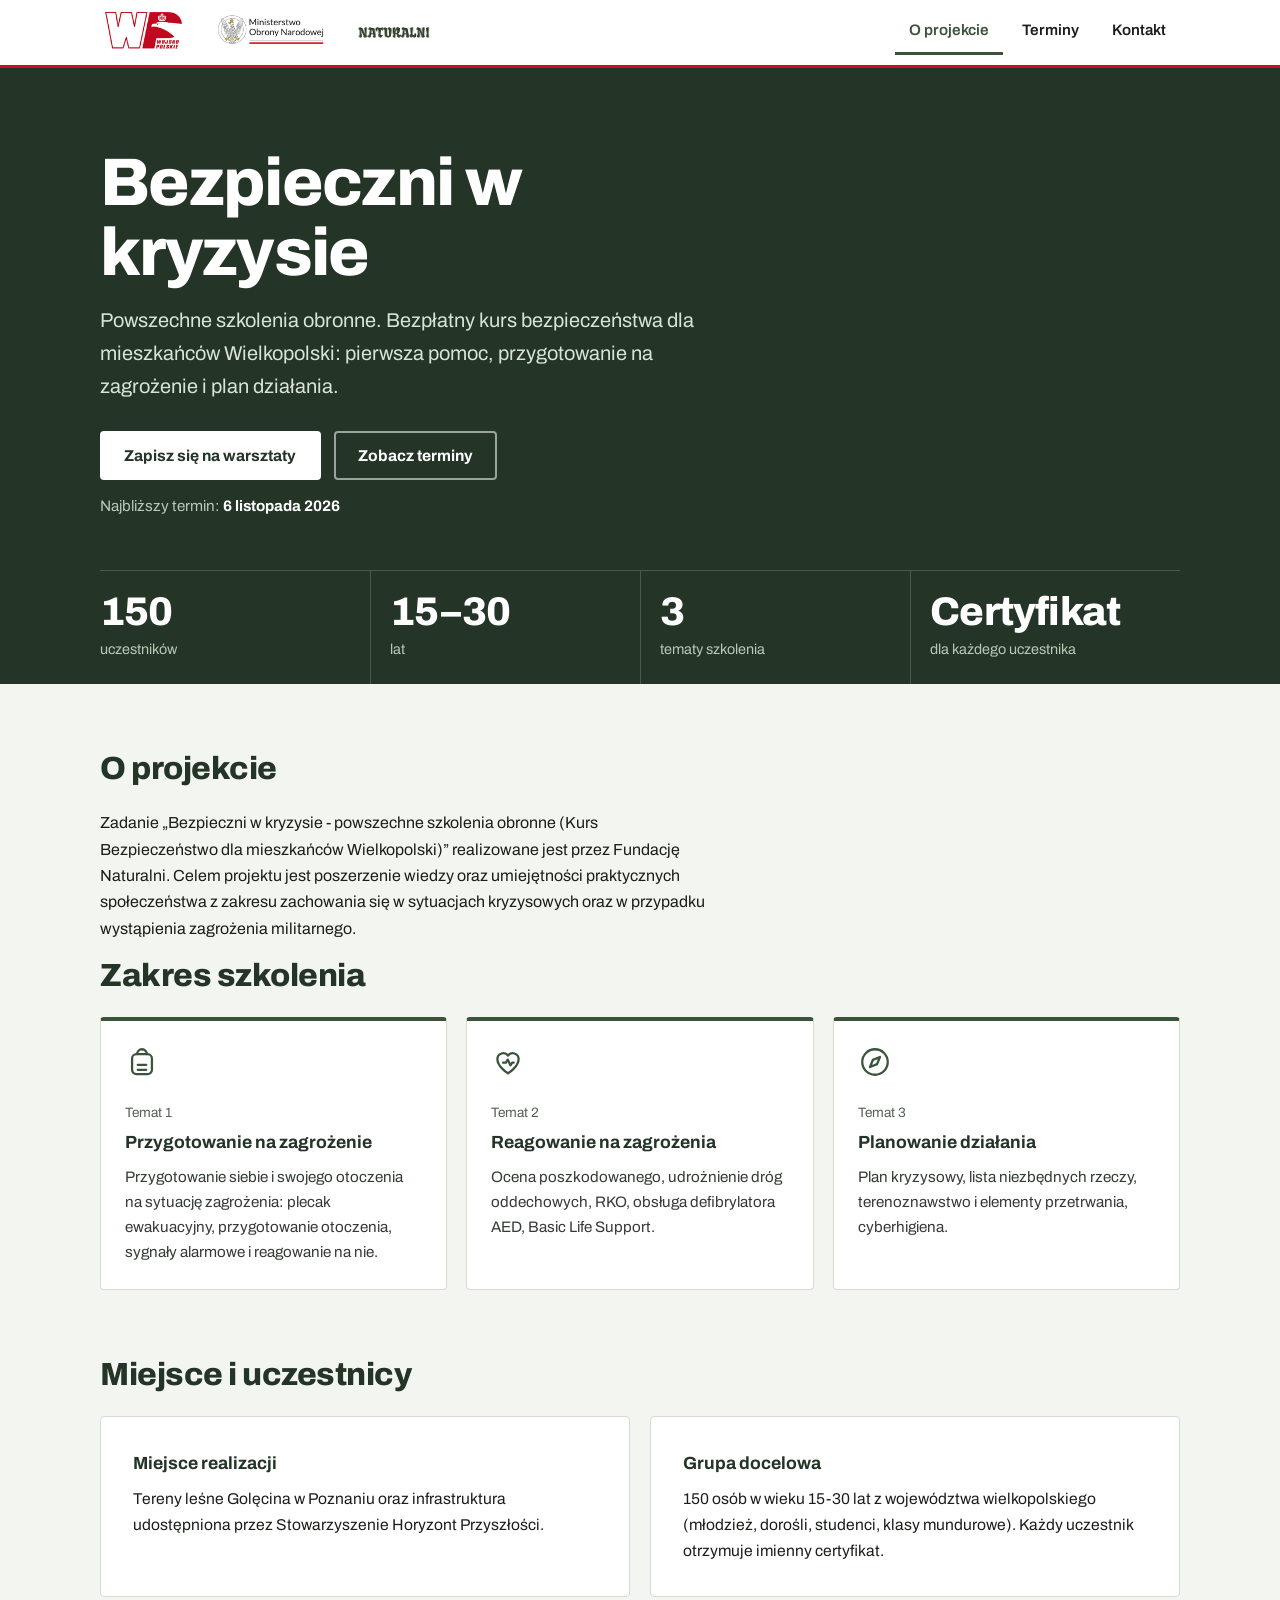
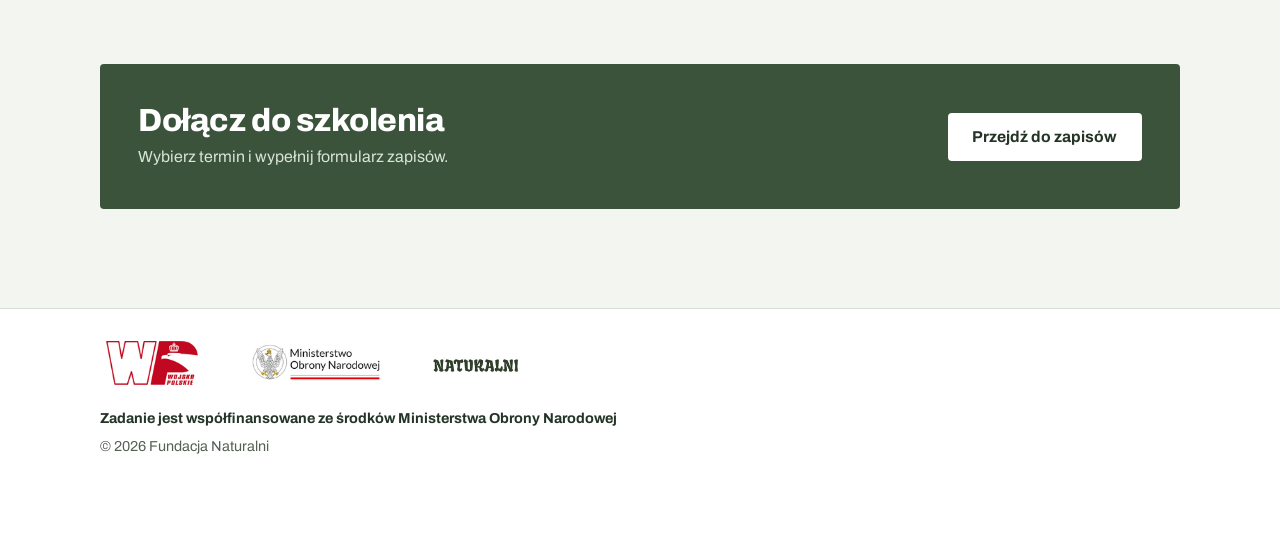
==== commit b5dacfad: "Add files via upload" ====
--- a/index.html
+++ b/index.html
@@ -1,69 +1,93 @@
 <!DOCTYPE html>
 <html lang="pl">
 <head>
-    <meta charset="UTF-8">
-    <meta name="viewport" content="width=device-width, initial-scale=1.0">
-    <title>Bezpieczni w kryzysie - Powszechne Szkolenia Obronne</title>
-    <link rel="stylesheet" href="style.css">
+<meta charset="UTF-8">
+<meta name="viewport" content="width=device-width, initial-scale=1.0">
+<title>Bezpieczni w kryzysie - Powszechne Szkolenia Obronne</title>
+<meta name="description" content="Bezpłatne szkolenia obronne dla mieszkańców Wielkopolski: pierwsza pomoc, przygotowanie na zagrożenie, plan kryzysowy. Projekt Fundacji Naturalni współfinansowany przez MON.">
+<meta name="theme-color" content="#243427">
+<link rel="preconnect" href="https://fonts.googleapis.com">
+<link rel="preconnect" href="https://fonts.gstatic.com" crossorigin>
+<link rel="stylesheet" href="style.css">
 </head>
 <body>
-
-    <header>
-        <div class="nav-container">
-            <h1>Bezpieczni w kryzysie</h1>
-            <nav>
-                <a href="index.html" class="active">O projekcie</a>
-                <a href="terminy.html">Terminy</a>
-                <a href="kontakt.html">Kontakt</a>
-            </nav>
-        </div>
-    </header>
-
-    <main class="content">
-        <section class="card">
-            <h2>O projekcie</h2>
-            <p>Zadanie „Bezpieczni w kryzysie - powszechne szkolenia obronne (Kurs Bezpieczeństwo dla mieszkańców Wielkopolski)” realizowane jest przez Fundację Naturalni. Celem projektu jest poszerzenie wiedzy oraz umiejętności praktycznych społeczeństwa z zakresu zachowania się w sytuacjach kryzysowych oraz w przypadku wystąpienia zagrożenia militarnego.</p>
-        </section>
-
-        <section class="card">
-            <h2>Zakres szkolenia</h2>
-            <p><strong>Temat 1:</strong> Przygotowanie siebie i swojego otoczenia na sytuację zagrożenia (plecak ewakuacyjny, przygotowanie otoczenia, sygnały alarmowe i reagowanie na nie).</p>
-            <p><strong>Temat 2:</strong> Reagowanie na zagrożenia (ocena poszkodowanego, udrożnienie dróg oddechowych, RKO, obsługa defibrylatora AED, Basic Life Support).</p>
-            <p><strong>Temat 3:</strong> Planowanie swojego działania na wypadek zagrożenia (plan kryzysowy, lista niezbędnych rzeczy, terenoznawstwo i elementy przetrwania, cyberhigiena).</p>
-        </section>
-
-        <section class="card">
-            <h2>Miejsce i uczestnicy</h2>
-            <p><strong>Miejsce realizacji:</strong> Tereny leśne Golęcina w Poznaniu oraz infrastruktura udostępniona przez Stowarzyszenie Horyzont Przyszłości.</p>
-            <p><strong>Grupa docelowa:</strong> 150 osób w wieku 15-30 lat z województwa wielkopolskiego (młodzież, dorośli, studenci, klasy mundurowe). Każdy uczestnik otrzymuje imienny certyfikat.</p>
-        </section>
-    </main>
-
-    <footer>
-        <div class="footer-logos">
-            <img src="logo1.png" alt="Logo 1">
-            <img src="logo2.png" alt="Logo 2">
-            <img src="logo3.png" alt="Logo 3">
-        </div>
-        <p class="footer-text">Zadanie jest współfinansowane ze środków Ministerstwa Obrony Narodowej</p>
-    </footer>
-
-    <div id="cookie-banner" class="cookie-banner">
-        <p>Ta strona korzysta z plików cookies w celu prawidłowego działania.</p>
-        <button onclick="acceptCookies()">Rozumiem</button>
+<header class="site-header">
+  <div class="wrap">
+    <div class="brand">
+      <img src="logo1.png" alt="Wojsko Polskie">
+      <img src="logo2.png" alt="Ministerstwo Obrony Narodowej">
+      <img src="logo3.png" alt="Fundacja Naturalni">
     </div>
-
-    <script>
-        function acceptCookies() {
-            localStorage.setItem('cookies_accepted', 'true');
-            document.getElementById('cookie-banner').style.display = 'none';
-        }
-        window.onload = function() {
-            if (localStorage.getItem('cookies_accepted') === 'true') {
-                document.getElementById('cookie-banner').style.display = 'none';
-            }
-        };
-    </script>
-
+    <nav class="site-nav" aria-label="Menu główne"><a href="index.html" aria-current="page">O projekcie</a><a href="terminy.html">Terminy</a><a href="kontakt.html">Kontakt</a></nav>
+  </div>
+</header>
+<main>
+<section class="hero">
+  <div class="wrap">
+    <h1>Bezpieczni w kryzysie</h1>
+    <p class="lead">Powszechne szkolenia obronne. Bezpłatny kurs bezpieczeństwa dla mieszkańców Wielkopolski: pierwsza pomoc, przygotowanie na zagrożenie i plan działania.</p>
+    <div class="hero-actions">
+      <a class="btn btn-primary" href="terminy.html#zapisy">Zapisz się na warsztaty</a>
+      <a class="btn btn-ghost" href="terminy.html">Zobacz terminy</a>
+    </div>
+    <p class="next">Najbliższy termin: <strong>6 listopada 2026</strong></p>
+    <dl class="facts">
+      <div><dt>150</dt><dd>uczestników</dd></div>
+      <div><dt>15–30</dt><dd>lat</dd></div>
+      <div><dt>3</dt><dd>tematy szkolenia</dd></div>
+      <div><dt>Certyfikat</dt><dd>dla każdego uczestnika</dd></div>
+    </dl>
+  </div>
+</section>
+<section class="section" style="padding-bottom:0">
+  <div class="wrap">
+    <h2>O projekcie</h2>
+    <p class="measure">Zadanie „Bezpieczni w kryzysie - powszechne szkolenia obronne (Kurs Bezpieczeństwo dla mieszkańców Wielkopolski)” realizowane jest przez Fundację Naturalni. Celem projektu jest poszerzenie wiedzy oraz umiejętności praktycznych społeczeństwa z zakresu zachowania się w sytuacjach kryzysowych oraz w przypadku wystąpienia zagrożenia militarnego.</p>
+  </div>
+</section>
+<section class="section">
+  <div class="wrap">
+    <h2>Zakres szkolenia</h2>
+    <div class="topics"><article class="topic"><svg viewBox="0 0 24 24" aria-hidden="true"><path d="M8.5 6.5a3.5 3.5 0 0 1 7 0"/><rect x="5" y="6.5" width="14" height="14" rx="3"/><path d="M9 14h6M9 17.5h6"/></svg><span class="tag">Temat 1</span><h3>Przygotowanie na zagrożenie</h3><p>Przygotowanie siebie i swojego otoczenia na sytuację zagrożenia: plecak ewakuacyjny, przygotowanie otoczenia, sygnały alarmowe i reagowanie na nie.</p></article><article class="topic"><svg viewBox="0 0 24 24" aria-hidden="true"><path d="M12 20s-7.5-4.6-7.5-10.2A4.2 4.2 0 0 1 12 7.4a4.2 4.2 0 0 1 7.5 2.4C19.5 15.4 12 20 12 20z"/><path d="M8.5 12.5h2l1.3-2.2 1.9 4 1.3-1.8h1"/></svg><span class="tag">Temat 2</span><h3>Reagowanie na zagrożenia</h3><p>Ocena poszkodowanego, udrożnienie dróg oddechowych, RKO, obsługa defibrylatora AED, Basic Life Support.</p></article><article class="topic"><svg viewBox="0 0 24 24" aria-hidden="true"><circle cx="12" cy="12" r="9"/><path d="m15.5 8.5-2 5-5 2 2-5z"/></svg><span class="tag">Temat 3</span><h3>Planowanie działania</h3><p>Plan kryzysowy, lista niezbędnych rzeczy, terenoznawstwo i elementy przetrwania, cyberhigiena.</p></article></div>
+  </div>
+</section>
+<section class="section">
+  <div class="wrap">
+    <h2>Miejsce i uczestnicy</h2>
+    <div class="two-col">
+      <div class="panel"><h3>Miejsce realizacji</h3><p>Tereny leśne Golęcina w Poznaniu oraz infrastruktura udostępniona przez Stowarzyszenie Horyzont Przyszłości.</p></div>
+      <div class="panel"><h3>Grupa docelowa</h3><p>150 osób w wieku 15-30 lat z województwa wielkopolskiego (młodzież, dorośli, studenci, klasy mundurowe). Każdy uczestnik otrzymuje imienny certyfikat.</p></div>
+    </div>
+  </div>
+</section>
+<section class="section">
+  <div class="wrap">
+    <div class="cta-band">
+      <div><h2>Dołącz do szkolenia</h2><p>Wybierz termin i wypełnij formularz zapisów.</p></div>
+      <a class="btn btn-primary" href="terminy.html#zapisy">Przejdź do zapisów</a>
+    </div>
+  </div>
+</section>
+</main>
+<footer class="site-footer">
+  <div class="wrap">
+    <div class="footer-logos">
+      <img src="logo1.png" alt="Wojsko Polskie">
+      <img src="logo2.png" alt="Ministerstwo Obrony Narodowej">
+      <img src="logo3.png" alt="Fundacja Naturalni">
+    </div>
+    <p class="financing">Zadanie jest współfinansowane ze środków Ministerstwa Obrony Narodowej</p>
+    <p>&copy; 2026 Fundacja Naturalni</p>
+  </div>
+</footer>
+<div id="cookie-banner" class="cookie-banner" role="dialog" aria-labelledby="cookie-title" aria-describedby="cookie-desc" hidden>
+  <svg class="cookie-icon" viewBox="0 0 24 24" aria-hidden="true"><path d="M12 3a9 9 0 1 0 9 9 4 4 0 0 1-4-4 4 4 0 0 1-5-5z"/><circle cx="8.5" cy="11" r="1"/><circle cx="12" cy="16" r="1"/><circle cx="15.5" cy="13" r="1"/></svg>
+  <div class="cookie-text">
+    <strong id="cookie-title">Pliki cookies</strong>
+    <p id="cookie-desc">Ta strona używa tylko plików cookies niezbędnych do jej działania.</p>
+  </div>
+  <button type="button">Rozumiem</button>
+</div>
+<script src="script.js"></script>
 </body>
 </html>
--- a/style.css
+++ b/style.css
@@ -1,223 +1,134 @@
-* {
-    box-sizing: border-box;
+@import url('https://fonts.googleapis.com/css2?family=Archivo:wght@400;500;600;700;800&display=swap');
+
+:root{
+  --forest:#243427; --moss:#3b533b; --ink:#1a2019; --muted:#566055;
+  --paper:#f3f5f1; --white:#fff; --line:#d6dcd1; --tint:#e8eee4; --red:#c8102e;
+  --font:'Archivo','Segoe UI',Roboto,Arial,sans-serif;
 }
+*{box-sizing:border-box}
+html{scroll-behavior:smooth}
+body{margin:0;font:400 1rem/1.65 var(--font);color:var(--ink);background:var(--paper);-webkit-font-smoothing:antialiased}
+img{max-width:100%;display:block}
+a{color:var(--moss)}
+:focus-visible{outline:3px solid var(--red);outline-offset:3px}
+.wrap{width:min(1080px,100% - 2.5rem);margin-inline:auto}
 
-body {
-    margin: 0;
-    padding: 0;
-    font-family: Arial, sans-serif;
-    background-image: url('las.jpg');
-    background-size: cover;
-    background-position: center;
-    background-attachment: fixed;
-    color: #2b2b2b;
-    line-height: 1.6;
+/* Nagłówek: loga + menu */
+.site-header{position:sticky;top:0;z-index:50;background:var(--white);border-bottom:3px solid var(--red)}
+.site-header .wrap{display:flex;align-items:center;justify-content:space-between;gap:1rem;flex-wrap:wrap;padding-block:.6rem}
+.brand{display:flex;align-items:center;gap:1.4rem}
+.brand img{height:40px;width:auto}
+.site-nav{display:flex;gap:.25rem}
+.site-nav a{padding:.55rem .9rem;font-weight:600;font-size:.95rem;text-decoration:none;color:var(--ink);border-bottom:3px solid transparent;transition:border-color .2s,color .2s}
+.site-nav a:hover{color:var(--moss);border-color:var(--line)}
+.site-nav a[aria-current="page"]{color:var(--moss);border-color:var(--moss)}
+
+/* Hero */
+.hero{background:var(--forest);color:var(--white);padding:clamp(2.5rem,7vw,5rem) 0 0}
+.hero h1{font-size:clamp(2.3rem,6.5vw,4.2rem);line-height:1.04;letter-spacing:-.025em;font-weight:800;margin:0 0 1rem;max-width:14ch}
+.hero .lead{font-size:clamp(1.05rem,2.4vw,1.25rem);max-width:54ch;margin:0 0 1.8rem;color:#d9e3d6}
+.hero-actions{display:flex;gap:.8rem;flex-wrap:wrap;margin-bottom:.9rem}
+.hero .next{margin:0 0 clamp(2rem,5vw,3.2rem);font-size:.95rem;color:#b9c9b5}
+.hero .next strong{color:var(--white)}
+.facts{display:grid;grid-template-columns:repeat(4,1fr);margin:0;border-top:1px solid rgba(255,255,255,.18)}
+.facts div{padding:1.2rem 1rem 1.4rem 0}
+.facts div+div{padding-left:1.2rem;border-left:1px solid rgba(255,255,255,.18)}
+.facts dt{font-size:clamp(1.8rem,4vw,2.5rem);font-weight:800;line-height:1.1;letter-spacing:-.02em}
+.facts dd{margin:.2rem 0 0;font-size:.9rem;color:#b9c9b5}
+
+/* Przyciski */
+.btn{display:inline-block;padding:.85rem 1.4rem;border-radius:4px;font:700 .98rem var(--font);text-decoration:none;border:2px solid transparent;transition:background-color .2s,color .2s,transform .2s,border-color .2s}
+.btn:hover{transform:translateY(-2px)}
+.btn-primary{background:var(--white);color:var(--forest)}
+.btn-primary:hover{background:var(--tint)}
+.btn-ghost{color:var(--white);border-color:rgba(255,255,255,.55)}
+.btn-ghost:hover{border-color:var(--white);background:rgba(255,255,255,.08)}
+.btn-solid{background:var(--moss);color:var(--white)}
+.btn-solid:hover{background:var(--forest)}
+
+/* Sekcje */
+.section{padding:clamp(2.5rem,6vw,4.2rem) 0}
+.section+.section{padding-top:0}
+h2{font-size:clamp(1.5rem,3.5vw,2rem);line-height:1.15;letter-spacing:-.015em;font-weight:800;color:var(--forest);margin:0 0 1.4rem}
+h3{font-size:1.1rem;margin:0 0 .5rem;color:var(--forest)}
+.measure{max-width:68ch}
+.panel{background:var(--white);border:1px solid var(--line);border-radius:4px;padding:clamp(1.3rem,3vw,2rem)}
+
+.topics{display:grid;grid-template-columns:repeat(3,1fr);gap:1.2rem}
+.topic{background:var(--white);border:1px solid var(--line);border-top:4px solid var(--moss);border-radius:4px;padding:1.5rem}
+.topic svg{width:34px;height:34px;fill:none;stroke:var(--moss);stroke-width:1.6;stroke-linecap:round;stroke-linejoin:round;margin-bottom:.9rem}
+.topic .tag{display:block;font-size:.85rem;color:var(--muted);margin-bottom:.2rem}
+.topic p{margin:0;font-size:.95rem;color:#333c32}
+
+.two-col{display:grid;grid-template-columns:1fr 1fr;gap:1.2rem}
+.two-col p{margin:0;font-size:.98rem}
+
+.cta-band{background:var(--moss);color:var(--white);border-radius:4px;padding:clamp(1.5rem,4vw,2.4rem);display:flex;justify-content:space-between;align-items:center;gap:1.2rem;flex-wrap:wrap}
+.cta-band h2{color:var(--white);margin:0 0 .3rem}
+.cta-band p{margin:0;color:#d9e3d6}
+
+/* Podstrony */
+.page-title{background:var(--forest);color:var(--white);padding:clamp(2rem,5vw,3.2rem) 0}
+.page-title h1{margin:0;font-size:clamp(2rem,5vw,3rem);letter-spacing:-.02em;font-weight:800;line-height:1.1}
+.page-title p{margin:.6rem 0 0;color:#d9e3d6;max-width:56ch}
+.page-body{padding:clamp(2rem,5vw,3.2rem) 0}
+.signup{display:grid;grid-template-columns:1fr 1fr;gap:1.2rem;margin-bottom:2.5rem}
+.phones{list-style:none;margin:0;padding:0}
+.phones a{font-weight:700;font-size:1.25rem;text-decoration:none;color:var(--forest)}
+.phones a:hover{text-decoration:underline}
+.dates{list-style:none;margin:0;padding:0;display:grid;gap:.8rem}
+.date{display:grid;grid-template-columns:5.5rem 1fr auto;align-items:center;gap:1.2rem;background:var(--white);border:1px solid var(--line);border-radius:4px;padding:1rem 1.3rem 1rem 0;transition:border-color .2s,box-shadow .2s}
+.date:hover{border-color:var(--moss);box-shadow:0 6px 18px rgba(36,52,39,.1)}
+.date .day{text-align:center;font-size:2.4rem;font-weight:800;line-height:1;color:var(--forest);border-right:1px solid var(--line);padding:.3rem 0}
+.date .when{font-weight:700;font-size:1.05rem}
+.date .where{display:block;font-size:.9rem;color:var(--muted);font-weight:400}
+.badge{display:inline-flex;align-items:center;gap:.45rem;background:var(--red);color:var(--white);font-size:.82rem;font-weight:700;padding:.3rem .7rem;border-radius:3px}
+.badge::before{content:"";width:7px;height:7px;border-radius:50%;background:var(--white);animation:pulse 2s ease-in-out infinite}
+.date.is-next{border-color:var(--red);border-width:2px}
+.contact-list{display:grid;gap:1.2rem;margin:0}
+.contact-list dt{font-size:.9rem;color:var(--muted)}
+.contact-list dd{margin:.1rem 0 0;font-size:1.15rem;font-weight:600}
+.contact-list a{color:var(--forest)}
+
+/* Stopka */
+.site-footer{background:var(--white);border-top:1px solid var(--line);margin-top:2rem;padding:2rem 0 5rem}
+.footer-logos{display:flex;align-items:center;gap:clamp(1.2rem,4vw,2.4rem);flex-wrap:wrap;margin-bottom:1.1rem}
+.footer-logos img{height:48px;width:auto}
+.site-footer p{margin:0;font-size:.9rem;color:var(--muted)}
+.site-footer .financing{font-weight:700;color:var(--forest);margin-bottom:.3rem}
+
+/* Cookies */
+.cookie-banner{position:fixed;right:1.25rem;bottom:1.25rem;z-index:100;width:min(440px,calc(100% - 2.5rem));display:grid;grid-template-columns:auto 1fr auto;align-items:center;gap:.9rem;background:var(--white);border:1px solid var(--line);border-left:4px solid var(--moss);border-radius:8px;padding:1rem 1.1rem;box-shadow:0 14px 40px rgba(26,32,25,.22);opacity:0;transform:translateY(24px);transition:opacity .45s ease,transform .45s cubic-bezier(.2,.7,.2,1)}
+.cookie-banner.is-visible{opacity:1;transform:none}
+.cookie-banner[hidden]{display:none}
+.cookie-icon{width:32px;height:32px;fill:none;stroke:var(--moss);stroke-width:1.6;stroke-linecap:round;stroke-linejoin:round}
+.cookie-text strong{display:block;font-size:.95rem;color:var(--forest);line-height:1.3}
+.cookie-text p{margin:.15rem 0 0;font-size:.85rem;line-height:1.45;color:var(--muted)}
+.cookie-banner button{background:var(--moss);color:var(--white);border:0;border-radius:4px;padding:.6rem 1rem;font:700 .9rem var(--font);cursor:pointer;transition:background-color .2s,transform .2s}
+.cookie-banner button:hover{background:var(--forest);transform:translateY(-1px)}
+
+/* Animacje: jedno wejście hero, reszta tylko w odpowiedzi na akcję */
+@keyframes rise{from{opacity:0;transform:translateY(14px)}to{opacity:1;transform:none}}
+@keyframes pulse{50%{opacity:.35}}
+.hero .wrap>*{animation:rise .7s cubic-bezier(.2,.7,.2,1) both}
+.hero .wrap>*:nth-child(2){animation-delay:.1s}.hero .wrap>*:nth-child(3){animation-delay:.2s}
+.hero .wrap>*:nth-child(4){animation-delay:.3s}.hero .wrap>*:nth-child(5){animation-delay:.4s}
+@media (prefers-reduced-motion:reduce){*,*::before,*::after{animation:none!important;transition:none!important;scroll-behavior:auto!important}}
+
+@media (max-width:760px){
+  .brand{gap:.9rem}.brand img{height:30px}
+  .site-header .wrap{padding-block:.5rem .2rem}
+  .site-nav{width:100%;justify-content:space-between}
+  .site-nav a{flex:1;text-align:center;padding:.6rem .3rem;font-size:.9rem}
+  .facts{grid-template-columns:1fr 1fr}
+  .facts div:nth-child(3){padding-left:0;border-left:0}
+  .facts div:nth-child(n+3){border-top:1px solid rgba(255,255,255,.18)}
+  .topics,.two-col,.signup{grid-template-columns:1fr}
+  .date{grid-template-columns:4rem 1fr;padding-right:1rem}
+  .date .day{font-size:1.9rem}
+  .date .badge{grid-column:2;justify-self:start}
+  .btn{width:100%;text-align:center}
+  .cookie-banner{right:.75rem;left:.75rem;bottom:.75rem;width:auto;grid-template-columns:auto 1fr;padding:.9rem 1rem}
+  .cookie-banner button{grid-column:1 / -1;width:100%}
+  .cookie-icon{width:28px;height:28px}
 }
-
-header {
-    background-color: #3b533b;
-    color: white;
-    padding: 1rem;
-    position: sticky;
-    top: 0;
-    z-index: 100;
-    box-shadow: 0 3px 8px rgba(0,0,0,0.25);
-}
-
-.nav-container {
-    max-width: 700px;
-    margin: 0 auto;
-    display: flex;
-    flex-direction: column;
-    align-items: center;
-    text-align: center;
-    gap: 0.8rem;
-}
-
-header h1 {
-    font-size: 1.3rem;
-    margin: 0;
-    letter-spacing: 0.5px;
-}
-
-/* Duże, wyraźne przyciski w menu */
-nav {
-    display: flex;
-    gap: 0.8rem;
-    flex-wrap: wrap;
-    justify-content: center;
-}
-
-nav a {
-    color: white;
-    text-decoration: none;
-    font-size: 0.95rem;
-    font-weight: bold;
-    padding: 0.5rem 1rem;
-    border-radius: 6px;
-    background-color: rgba(255, 255, 255, 0.1);
-    border: 1px solid rgba(255, 255, 255, 0.2);
-    transition: all 0.2s ease;
-}
-
-nav a:hover, nav a.active {
-    background-color: #ffffff;
-    color: #3b533b;
-    border-color: #ffffff;
-}
-
-/* Kontener główny - idealny na telefon, a na komputerze odpowiednio szerszy i wyśrodkowany */
-.content {
-    max-width: 620px;
-    margin: 2rem auto;
-    padding: 0 1rem;
-}
-
-.card {
-    background-color: rgba(255, 255, 255, 0.94);
-    border: 1px solid #c2d1c2;
-    padding: 1.5rem;
-    margin-bottom: 1.2rem;
-    border-radius: 8px;
-    box-shadow: 0 4px 10px rgba(0,0,0,0.08);
-    opacity: 0;
-    transform: translateY(15px);
-    animation: fadeInUp 0.5s ease forwards;
-}
-
-.card:nth-child(1) { animation-delay: 0.1s; }
-.card:nth-child(2) { animation-delay: 0.2s; }
-.card:nth-child(3) { animation-delay: 0.3s; }
-
-@keyframes fadeInUp {
-    to {
-        opacity: 1;
-        transform: translateY(0);
-    }
-}
-
-h2 {
-    color: #3b533b;
-    margin-top: 0;
-    font-size: 1.3rem;
-    margin-bottom: 0.8rem;
-}
-
-p {
-    font-size: 0.95rem;
-    margin: 0 0 0.8rem 0;
-}
-
-a {
-    color: #3b533b;
-    text-decoration: underline;
-}
-
-/* Przycisk do zapisów */
-.btn-zapisz {
-    display: inline-block;
-    background-color: #3b533b;
-    color: white !important;
-    padding: 0.7rem 1.2rem;
-    border-radius: 6px;
-    text-decoration: none;
-    font-weight: bold;
-    font-size: 0.95rem;
-    box-shadow: 0 2px 5px rgba(0,0,0,0.15);
-    transition: background-color 0.2s;
-}
-
-.btn-zapisz:hover {
-    background-color: #2f422f;
-}
-
-/* Lista terminów */
-.terminy-list {
-    list-style: none;
-    padding: 0;
-    margin: 0.8rem 0 0 0;
-}
-
-.terminy-list li {
-    padding: 0.6rem 0.8rem;
-    margin-bottom: 0.4rem;
-    background-color: rgba(208, 222, 208, 0.4);
-    border-radius: 6px;
-    font-size: 0.95rem;
-    font-weight: bold;
-    color: #2b2b2b;
-}
-
-footer {
-    text-align: center;
-    padding: 1.2rem;
-    border-top: 1px solid #c2d1c2;
-    margin-top: 2rem;
-    background-color: rgba(255, 255, 255, 0.96);
-    box-shadow: 0 -2px 5px rgba(0,0,0,0.05);
-    max-width: 620px;
-    margin-left: auto;
-    margin-right: auto;
-    border-radius: 8px 8px 0 0;
-    margin-bottom: 3.5rem;
-}
-
-.footer-logos {
-    display: flex;
-    justify-content: center;
-    align-items: center;
-    gap: 1.2rem;
-    margin-bottom: 0.8rem;
-    flex-wrap: wrap;
-}
-
-.footer-logos img {
-    max-height: 40px;
-    width: auto;
-    object-fit: contain;
-}
-
-.footer-text {
-    font-size: 0.8rem;
-    font-weight: bold;
-    color: #3b533b;
-    margin: 0;
-}
-
-.cookie-banner {
-    position: fixed;
-    bottom: 0;
-    left: 0;
-    width: 100%;
-    background-color: rgba(59, 83, 59, 0.96);
-    color: white;
-    padding: 0.9rem 1.2rem;
-    display: flex;
-    justify-content: space-between;
-    align-items: center;
-    gap: 1rem;
-    z-index: 1000;
-    box-shadow: 0 -2px 8px rgba(0,0,0,0.25);
-    font-size: 0.85rem;
-}
-
-.cookie-banner p {
-    margin: 0;
-    color: white;
-}
-
-.cookie-banner button {
-    background-color: #ffffff;
-    color: #3b533b;
-    border: none;
-    padding: 0.5rem 1rem;
-    border-radius: 4px;
-    font-weight: bold;
-    cursor: pointer;
-    white-space: nowrap;
-    font-size: 0.85rem;
-}
-
-.cookie-banner button:hover {
-    background-color: #e2e8e2;
-}
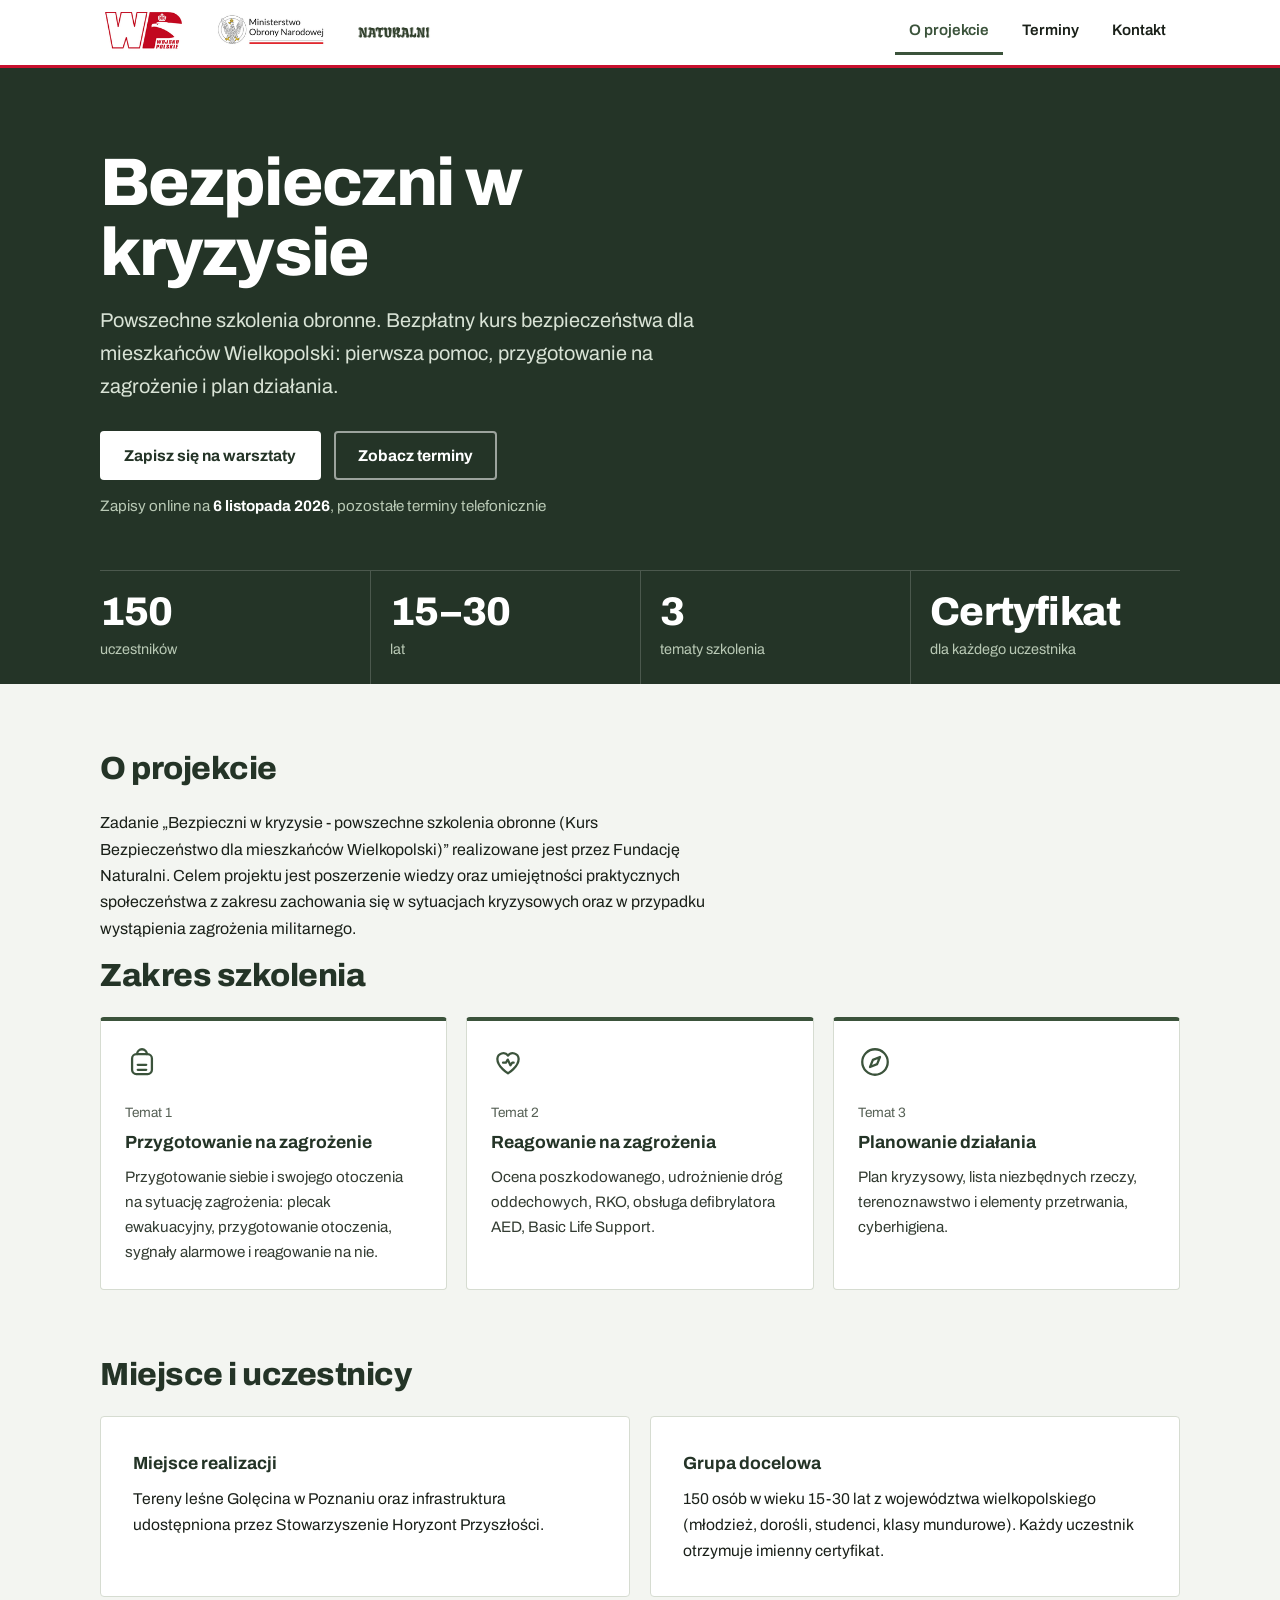
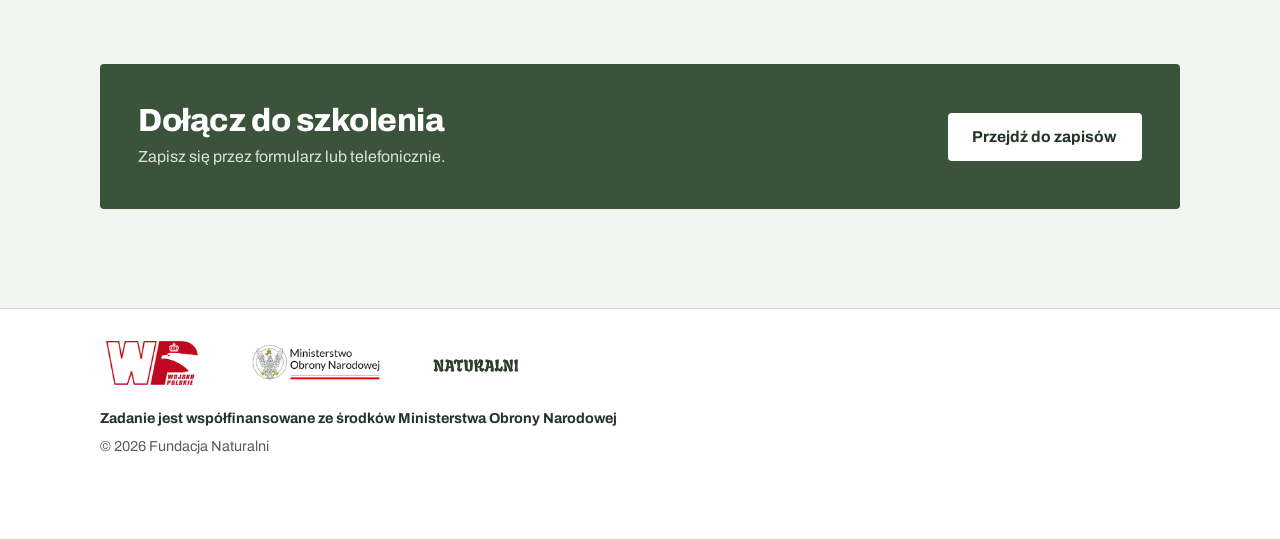
==== commit 026f10d0: "Add files via upload" ====
--- a/index.html
+++ b/index.html
@@ -30,7 +30,7 @@
       <a class="btn btn-primary" href="terminy.html#zapisy">Zapisz się na warsztaty</a>
       <a class="btn btn-ghost" href="terminy.html">Zobacz terminy</a>
     </div>
-    <p class="next">Najbliższy termin: <strong>6 listopada 2026</strong></p>
+    <p class="next">Zapisy online na <strong>6 listopada 2026</strong>, pozostałe terminy telefonicznie</p>
     <dl class="facts">
       <div><dt>150</dt><dd>uczestników</dd></div>
       <div><dt>15–30</dt><dd>lat</dd></div>
@@ -63,7 +63,7 @@
 <section class="section">
   <div class="wrap">
     <div class="cta-band">
-      <div><h2>Dołącz do szkolenia</h2><p>Wybierz termin i wypełnij formularz zapisów.</p></div>
+      <div><h2>Dołącz do szkolenia</h2><p>Zapisz się przez formularz lub telefonicznie.</p></div>
       <a class="btn btn-primary" href="terminy.html#zapisy">Przejdź do zapisów</a>
     </div>
   </div>
--- a/style.css
+++ b/style.css
@@ -22,6 +22,17 @@
 .site-nav a{padding:.55rem .9rem;font-weight:600;font-size:.95rem;text-decoration:none;color:var(--ink);border-bottom:3px solid transparent;transition:border-color .2s,color .2s}
 .site-nav a:hover{color:var(--moss);border-color:var(--line)}
 .site-nav a[aria-current="page"]{color:var(--moss);border-color:var(--moss)}
+
+
+/* Pasek przewijania */
+html{scrollbar-width:thin;scrollbar-color:var(--moss) var(--paper)}
+::-webkit-scrollbar{width:12px}
+::-webkit-scrollbar-track{background:var(--paper)}
+::-webkit-scrollbar-thumb{background:var(--moss);border:3px solid var(--paper);border-radius:8px}
+::-webkit-scrollbar-thumb:hover{background:var(--forest)}
+.site-header::after{content:"";position:absolute;left:0;bottom:-3px;width:100%;height:3px;background:var(--forest);transform-origin:left;transform:scaleX(var(--p,0));pointer-events:none}
+a,button{-webkit-tap-highlight-color:transparent}
+.site-nav a:active{background:var(--tint)}
 
 /* Hero */
 .hero{background:var(--forest);color:var(--white);padding:clamp(2.5rem,7vw,5rem) 0 0}
@@ -84,6 +95,20 @@
 .date .where{display:block;font-size:.9rem;color:var(--muted);font-weight:400}
 .badge{display:inline-flex;align-items:center;gap:.45rem;background:var(--red);color:var(--white);font-size:.82rem;font-weight:700;padding:.3rem .7rem;border-radius:3px}
 .badge::before{content:"";width:7px;height:7px;border-radius:50%;background:var(--white);animation:pulse 2s ease-in-out infinite}
+.badge-phone{background:transparent;color:var(--moss);border:1.5px solid var(--moss);text-decoration:none;transition:background-color .2s,color .2s}
+.badge-phone::before{display:none}
+.badge-phone:hover{background:var(--moss);color:var(--white)}
+.call{position:relative}
+.call[open]{z-index:30}
+.call summary{list-style:none;cursor:pointer}
+.call summary::-webkit-details-marker{display:none}
+.call summary::after{content:"";width:5px;height:5px;border:solid currentColor;border-width:0 2px 2px 0;transform:rotate(45deg) translateY(-1px);transition:transform .2s}
+.call[open] summary{background:var(--moss);color:var(--white)}
+.call[open] summary::after{transform:rotate(-135deg) translateY(-1px)}
+.call-menu{position:absolute;right:0;top:calc(100% + 8px);min-width:200px;display:grid;gap:.15rem;background:var(--white);border:1px solid var(--line);border-radius:6px;padding:.5rem;box-shadow:0 14px 36px rgba(26,32,25,.2);animation:rise .22s ease both}
+.call-menu span{font-size:.78rem;color:var(--muted);padding:.2rem .6rem}
+.call-menu a{display:block;padding:.65rem .6rem;border-radius:4px;font-weight:700;font-size:1.05rem;text-decoration:none;color:var(--forest);transition:background-color .15s}
+.call-menu a:hover,.call-menu a:focus-visible{background:var(--tint)}
 .date.is-next{border-color:var(--red);border-width:2px}
 .contact-list{display:grid;gap:1.2rem;margin:0}
 .contact-list dt{font-size:.9rem;color:var(--muted)}
@@ -110,10 +135,20 @@
 /* Animacje: jedno wejście hero, reszta tylko w odpowiedzi na akcję */
 @keyframes rise{from{opacity:0;transform:translateY(14px)}to{opacity:1;transform:none}}
 @keyframes pulse{50%{opacity:.35}}
-.hero .wrap>*{animation:rise .7s cubic-bezier(.2,.7,.2,1) both}
-.hero .wrap>*:nth-child(2){animation-delay:.1s}.hero .wrap>*:nth-child(3){animation-delay:.2s}
-.hero .wrap>*:nth-child(4){animation-delay:.3s}.hero .wrap>*:nth-child(5){animation-delay:.4s}
-@media (prefers-reduced-motion:reduce){*,*::before,*::after{animation:none!important;transition:none!important;scroll-behavior:auto!important}}
+.hero .wrap>*,.page-title .wrap>*{animation:rise .7s cubic-bezier(.2,.7,.2,1) both}
+.hero .wrap>*:nth-child(2),.page-title .wrap>*:nth-child(2){animation-delay:.1s}
+.hero .wrap>*:nth-child(3){animation-delay:.2s}.hero .wrap>*:nth-child(4){animation-delay:.3s}.hero .wrap>*:nth-child(5){animation-delay:.4s}
+
+/* Kafelki pojawiają się kolejno przy przewijaniu (klasy dodaje script.js) */
+.reveal{opacity:0;transform:translateY(24px);transition:opacity .75s cubic-bezier(.2,.7,.2,1),transform .75s cubic-bezier(.2,.7,.2,1);transition-delay:var(--d,0s)}
+.reveal.is-in{opacity:1;transform:none}
+
+/* Płynne przejście między podstronami (Chrome/Edge/Safari 18+) */
+@view-transition{navigation:auto}
+.site-header{view-transition-name:site-header}
+::view-transition-old(root),::view-transition-new(root){animation-duration:.4s}
+
+@media (prefers-reduced-motion:reduce){::view-transition-group(*),::view-transition-old(*),::view-transition-new(*){animation:none!important}.reveal{opacity:1;transform:none}*,*::before,*::after{animation:none!important;transition:none!important;scroll-behavior:auto!important}}
 
 @media (max-width:760px){
   .brand{gap:.9rem}.brand img{height:30px}
@@ -126,7 +161,8 @@
   .topics,.two-col,.signup{grid-template-columns:1fr}
   .date{grid-template-columns:4rem 1fr;padding-right:1rem}
   .date .day{font-size:1.9rem}
-  .date .badge{grid-column:2;justify-self:start}
+  .date .badge,.date .call{grid-column:2;justify-self:start}
+  .call-menu{right:auto;left:0}
   .btn{width:100%;text-align:center}
   .cookie-banner{right:.75rem;left:.75rem;bottom:.75rem;width:auto;grid-template-columns:auto 1fr;padding:.9rem 1rem}
   .cookie-banner button{grid-column:1 / -1;width:100%}
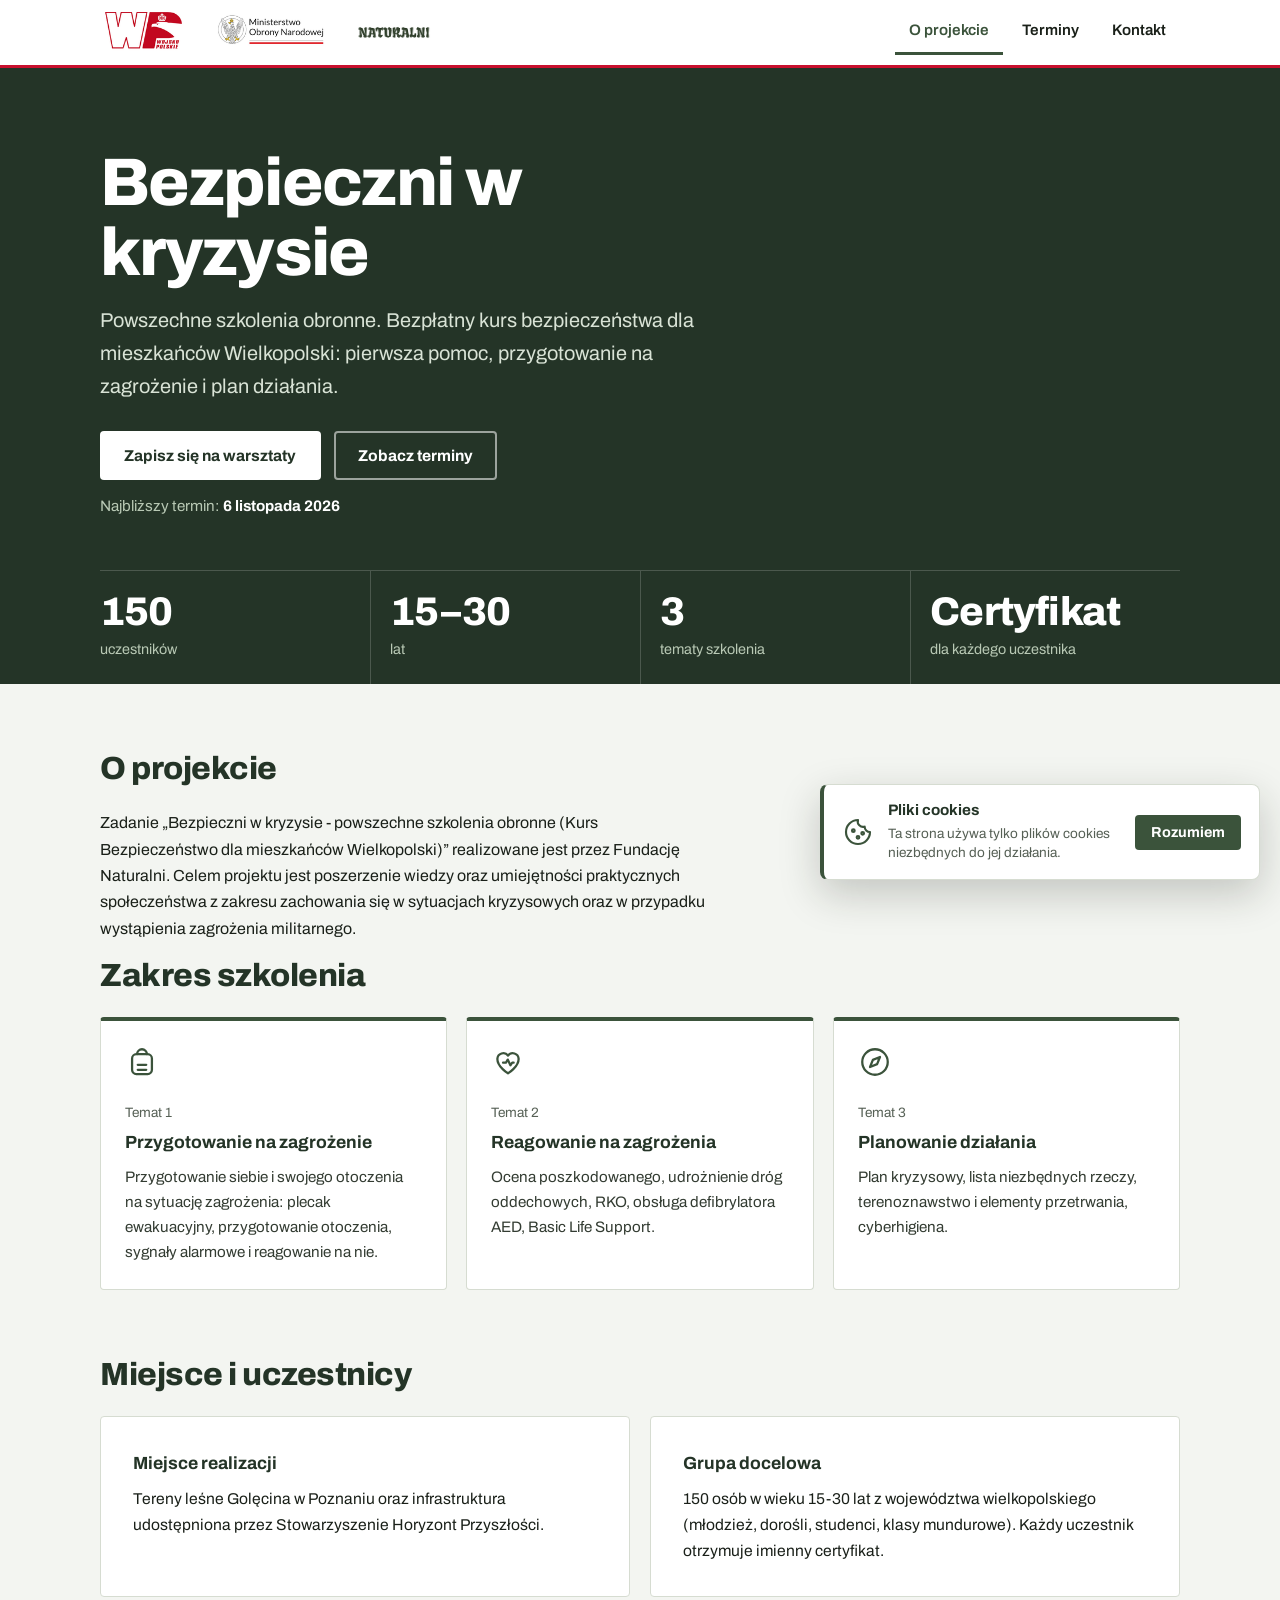
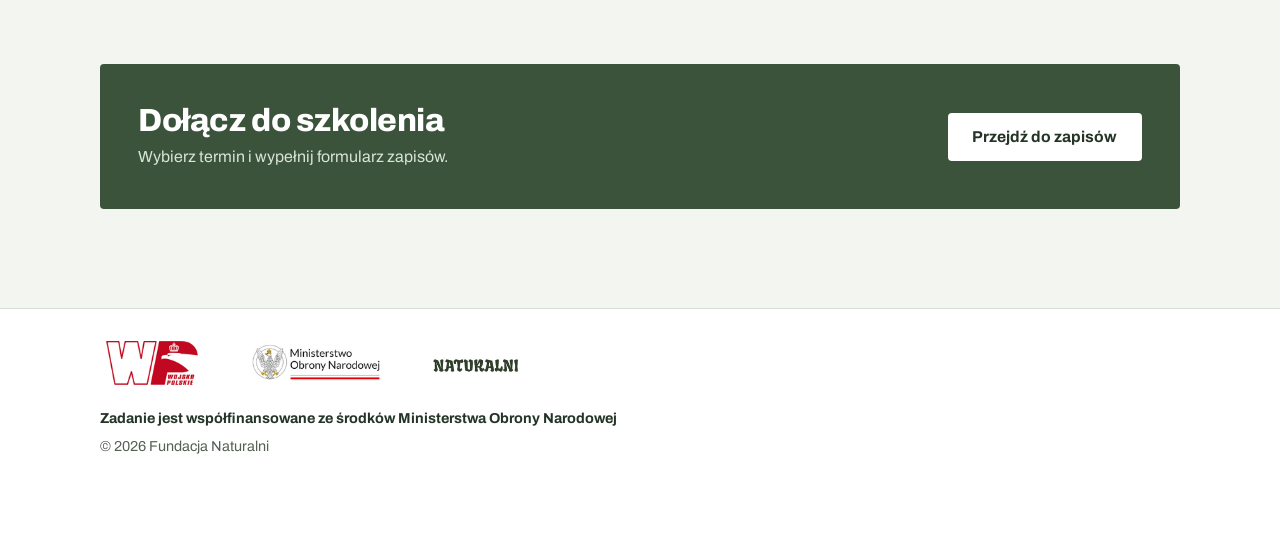
==== commit 3e4bd3ff: "Create index.html" ====
--- a/index.html
+++ b/index.html
@@ -30,7 +30,7 @@
       <a class="btn btn-primary" href="terminy.html#zapisy">Zapisz się na warsztaty</a>
       <a class="btn btn-ghost" href="terminy.html">Zobacz terminy</a>
     </div>
-    <p class="next">Zapisy online na <strong>6 listopada 2026</strong>, pozostałe terminy telefonicznie</p>
+    <p class="next">Najbliższy termin: <strong>6 listopada 2026</strong></p>
     <dl class="facts">
       <div><dt>150</dt><dd>uczestników</dd></div>
       <div><dt>15–30</dt><dd>lat</dd></div>
@@ -63,7 +63,7 @@
 <section class="section">
   <div class="wrap">
     <div class="cta-band">
-      <div><h2>Dołącz do szkolenia</h2><p>Zapisz się przez formularz lub telefonicznie.</p></div>
+      <div><h2>Dołącz do szkolenia</h2><p>Wybierz termin i wypełnij formularz zapisów.</p></div>
       <a class="btn btn-primary" href="terminy.html#zapisy">Przejdź do zapisów</a>
     </div>
   </div>
